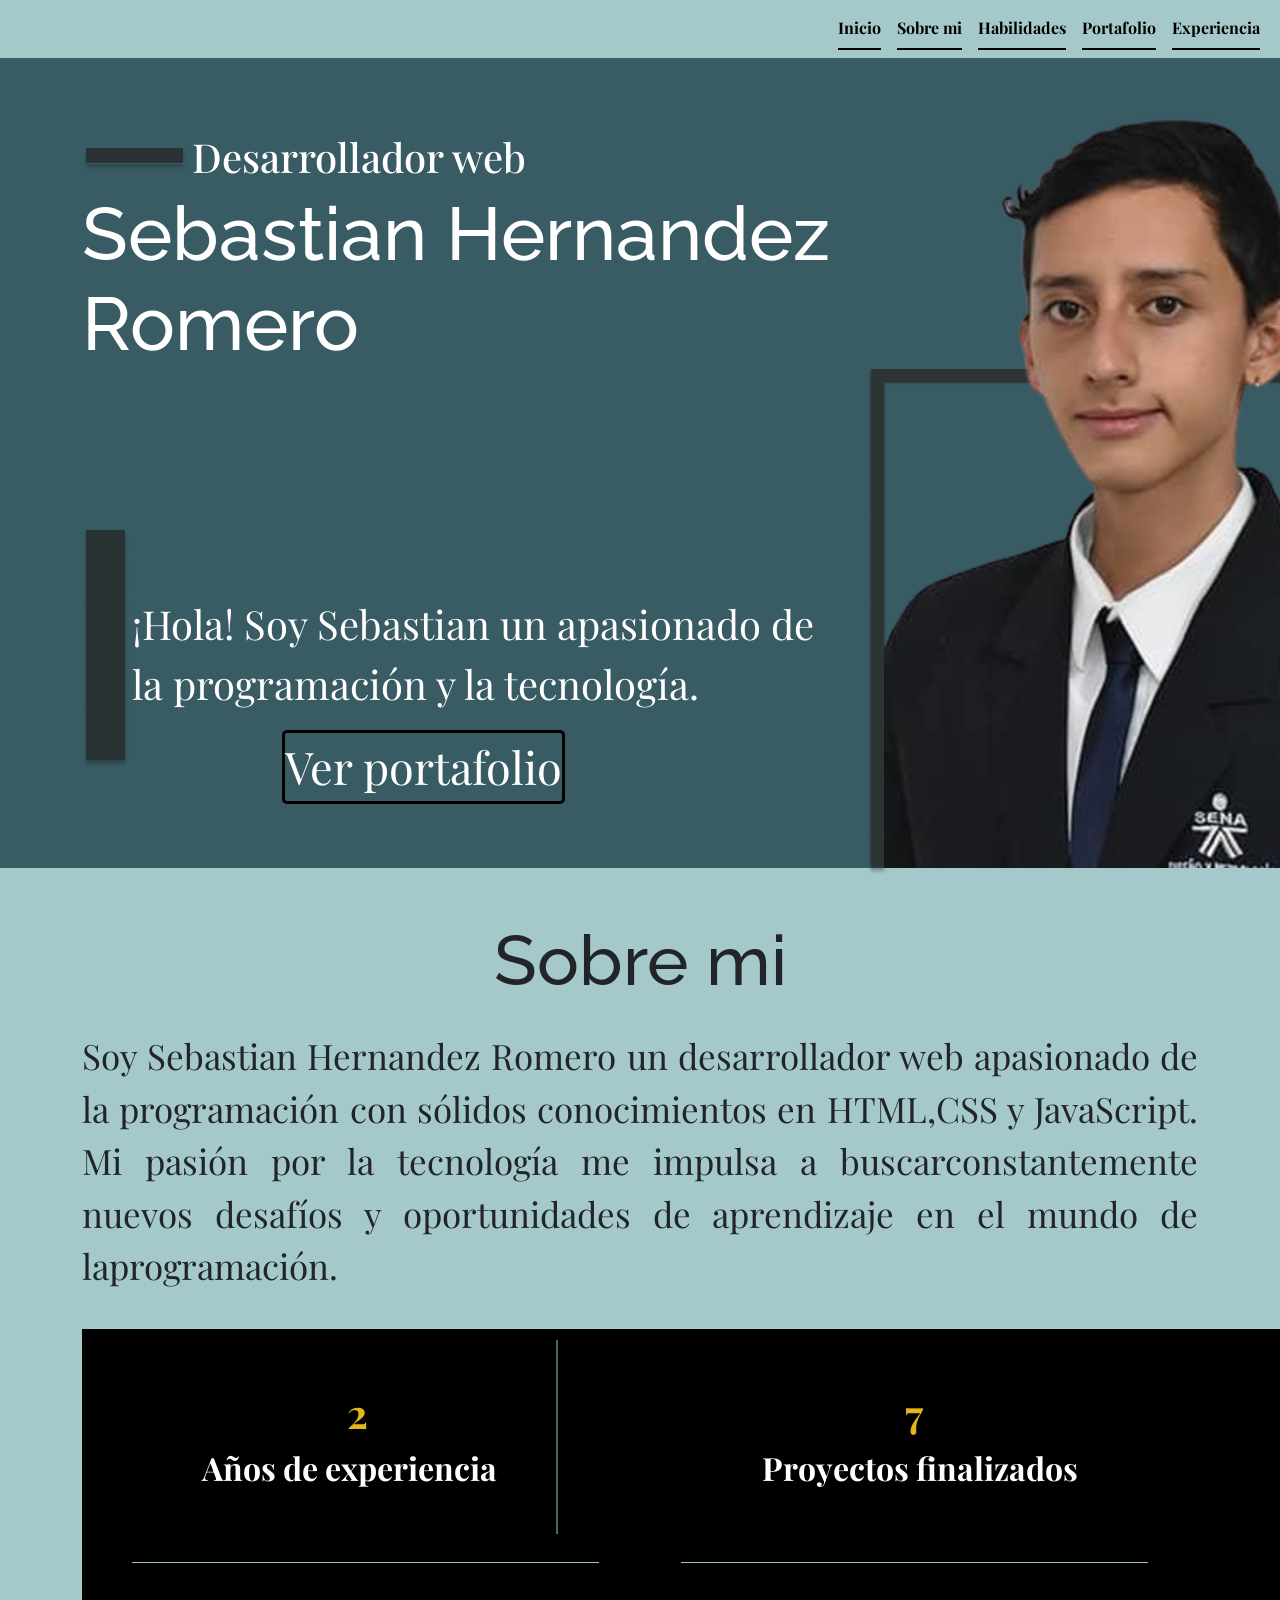
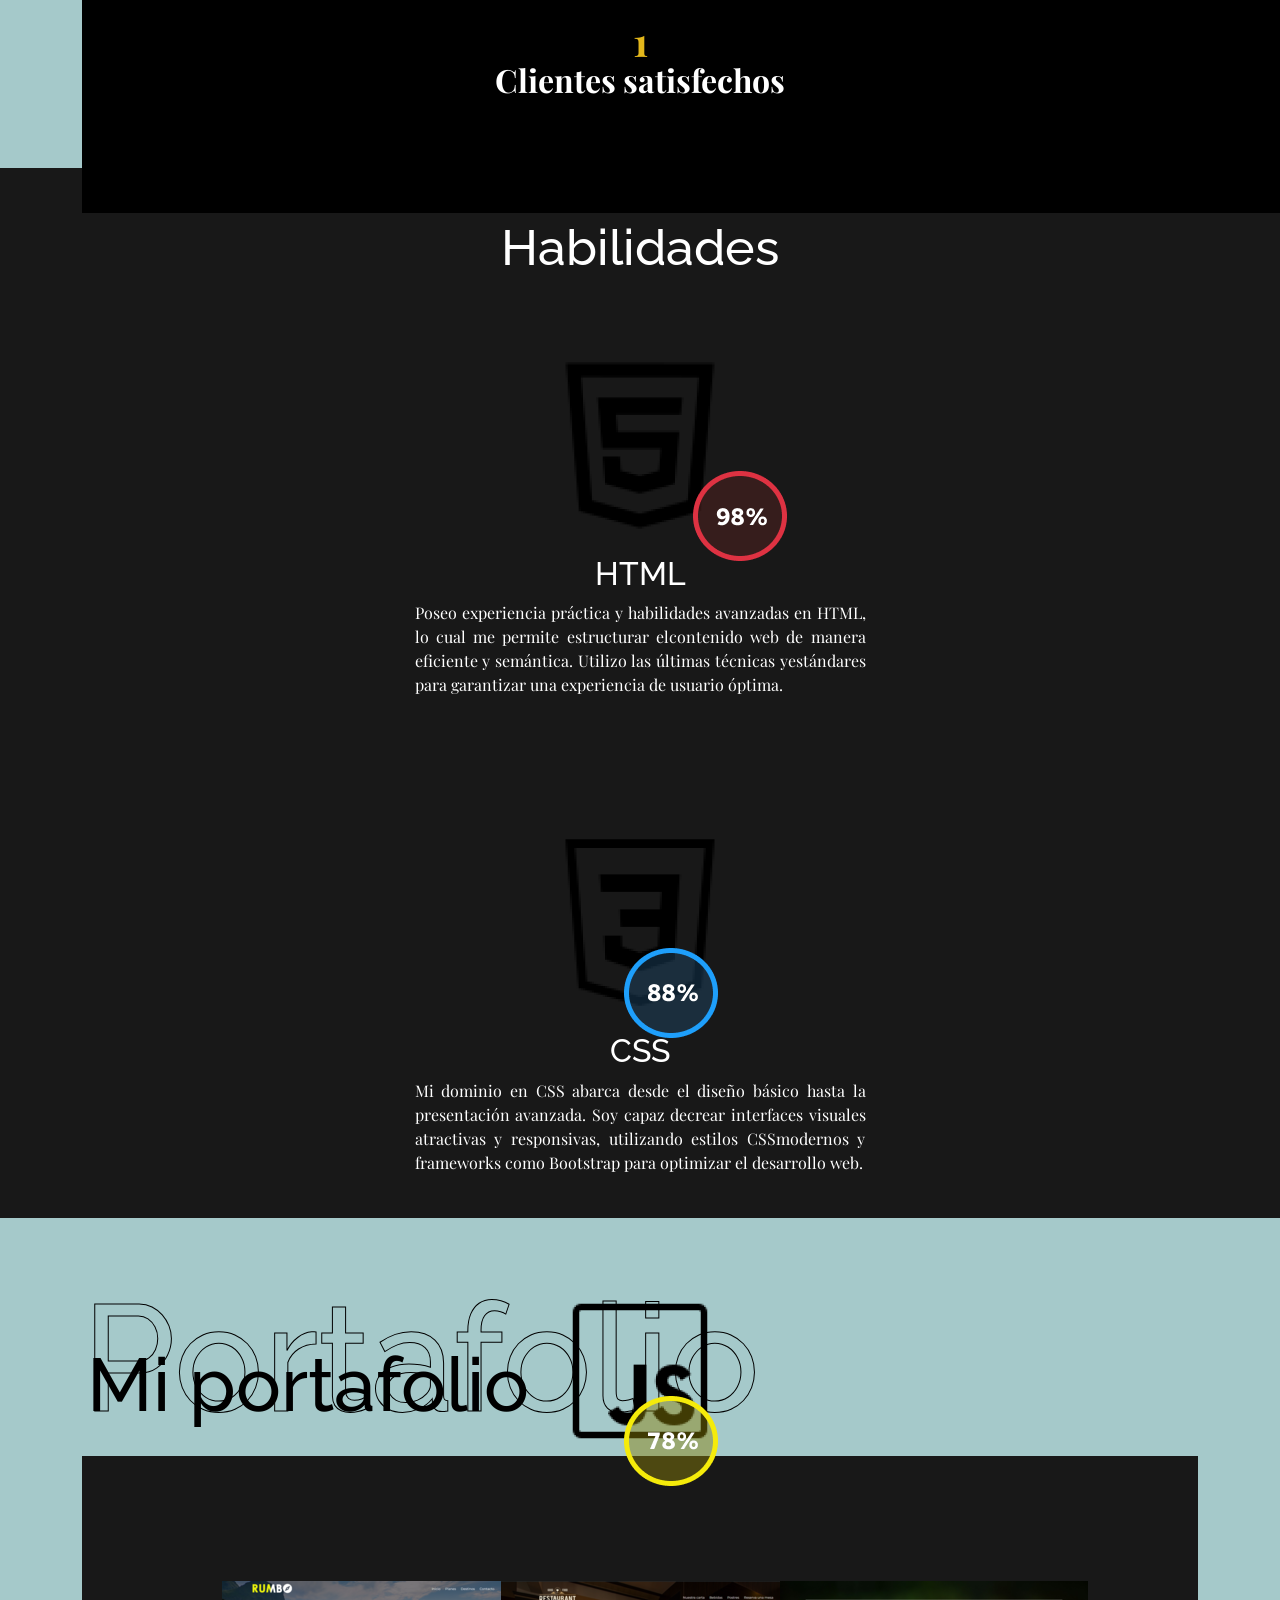
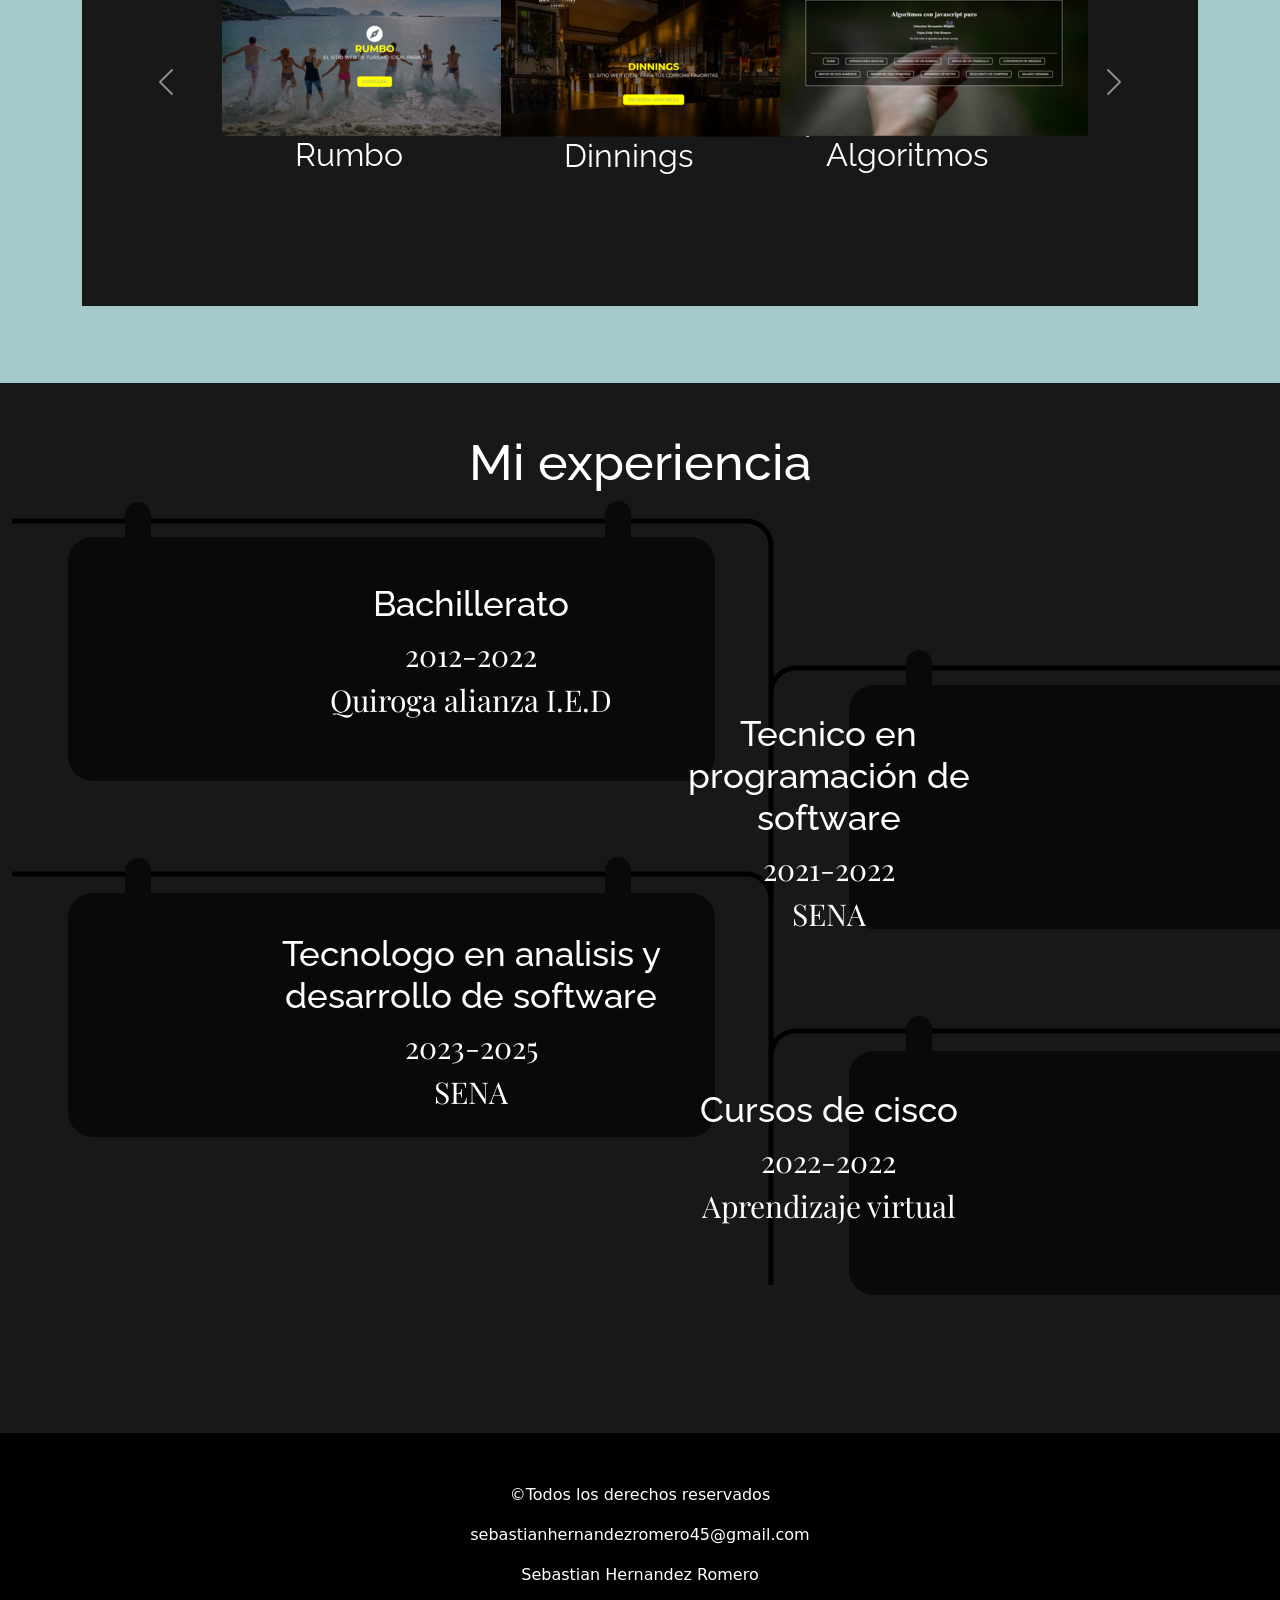
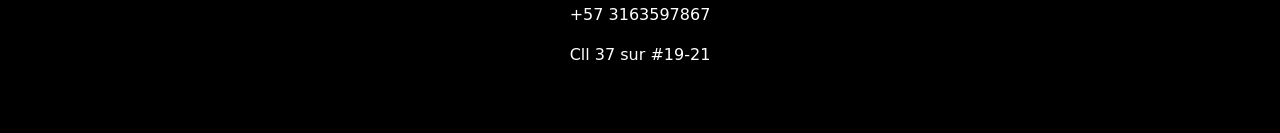
==== index.html @ 19683216 "Commit inicial" ====
<!DOCTYPE html>
<html lang="en">
<head>
    <meta charset="UTF-8">
    <meta name="viewport" content="width=device-width, initial-scale=1.0">
    <title>Document</title>
    <link href="https://cdn.jsdelivr.net/npm/bootstrap@5.3.3/dist/css/bootstrap.min.css" rel="stylesheet" integrity="sha384-QWTKZyjpPEjISv5WaRU9OFeRpok6YctnYmDr5pNlyT2bRjXh0JMhjY6hW+ALEwIH" crossorigin="anonymous">
    <link rel="stylesheet" href="css/styles.css">
</head>
<body>
    <header>
        <nav>
            <ul class="nav nav-underline justify-content-end navbar">
                <li class="nav-item">
                    <a class="nav-link active list" aria-current="page" href="#">Inicio</a>
                  </li>
                <li class="nav-item">
                  <a class="nav-link active list" href="#sobre-mi">Sobre mi</a>
                </li>
                <li class="nav-item">
                  <a class="nav-link active list" href="#habilidades">Habilidades</a>
                </li>
                
                <li class="nav-item">
                  <a class="nav-link active list" href="#portfolio">Portafolio</a>
                </li>
                <li class="nav-item">
                    <a class="nav-link active list" href="#experiencia">Experiencia</a>
                </li>

              </ul>
        </nav>
        <div class="container">
            <div id="hero" >
                <div class="fila">
                    <div class="col-hero">
                        <img src="img/Barra_vertical.png" alt="Barra_vertical" class="img1">
                        <h1>Desarrollador web</h1>
                        <h3>Sebastian Hernandez <br> Romero</h3>
                        <img src="img/Barra_horizontal.png" alt="Barra_horizontal" class="img2">
                        <p>¡Hola! Soy Sebastian un apasionado de <br>la programación y la tecnología.</p>
                        <a href="#portfolio" class="boton">Ver portafolio</a>
                    </div>
                    <div class="col-hero">
                        <img src="img/rectangulo1.png" alt="rectangulo1" class="img3">
                        <img src="img/Sebas.png" alt="Sebastian Hernandez Romero" class="img4">
                    </div>
                </div>

              </div>
        </div>
    </header>
    <body>
        <section id="sobre-mi">
            <div class="container">
                <h3>Sobre mi</h3>
                <p>Soy Sebastian Hernandez Romero un desarrollador web apasionado de la programación con sólidos conocimientos en HTML,CSS y JavaScript. Mi pasión por la tecnología me impulsa a buscarconstantemente nuevos desafíos y oportunidades de aprendizaje en el mundo de laprogramación.</p>
                <div class="cajita">
                    <img src="img/Linea1.png" alt="Linea1" class="Linea1">
                    <h4 class="p1">2</h4>
                    <h2 class="t1">Años de experiencia</h2>
                    <img src="img/Linea2.png" alt="Linea2" class="Linea2">
                    <h4 class="p2">7</h4>
                    <h2 class="t2">Proyectos finalizados</h2>
                    <img src="img/Linea3.png" alt="Linea3" class="Linea3">
                    <h4 class="p3">1</h4>
                    <h2 class="t3">Clientes satisfechos</h2>
                    <img src="img/rectangulo2.png" alt="rectangulo2" class="Cuadro">
                </div>
            </div>
        </section>
        <section id="habilidades">
            <div class="container">
                <h3>Habilidades</h3>
                <div class="fila row justify-content-center">
                    <div class="col-hab col-5">
                        <img src="img/HTML.png" alt="HTML">
                        <img src="img/HTML_cirulo.png" alt="HTML_cirulo" class="c1">
                        <h2>HTML</h2>
                        <p>Poseo experiencia práctica y habilidades avanzadas en HTML, lo cual me permite estructurar elcontenido web de manera eficiente y semántica. Utilizo las últimas técnicas yestándares para garantizar una experiencia de usuario óptima.</p>
                    </div>
                    <div class="col-hab col-5">
                        <img src="img/CSS.png" alt="CSS">
                        <img src="img/CSS_cirulo.png" alt="CSS_cirulo" class="c2">
                        <h2>CSS</h2>
                        <p>Mi dominio en CSS abarca desde el diseño básico hasta la presentación avanzada. Soy capaz decrear interfaces visuales atractivas y responsivas, utilizando estilos CSSmodernos y frameworks como Bootstrap para optimizar el desarrollo web.</p>
                    </div>
                </div>
                <div class="fila row justify-content-center">
                    <div class="col-hab col-5">
                        <img src="img/JS.png" alt="JS">
                        <img src="img/JS_cirulo.png" alt="JS_cirulo" class="c3">
                        <h2>JS</h2>
                        <p>Cuento con sólidos conocimientos en JavaScript, lo que me permite añadir interactividad yfuncionalidad dinámica a las páginas web. Desde la manipulación del DOM hastael desarrollo de aplicaciones web completas, estoy capacitado para crearexperiencias web fluidas y altamente funcionales.</p>
                    </div>
                </div>
            </div>
        </section>
        <section id="portfolio">
            <div class="container">
                <div class="cajita">
                  <h2>Portafolio</h2>
                  <h3 class="titulo">Mi portafolio</h3>
                </div>
                <div class="caja">
                  <div id="carouselPortafiloIndicators" class="carousel slide">
                  <div class="carousel-inner">
                      <div class="carousel-item active">
                          <div class="fila row justify-content-center d-flex w-100">
                              <div class="col-hab col-3">
                                  <a href="https://sebas450.github.io/rumbo/" target="_blank"><img src="img/Rumbo.png" alt="Rumbo"></a>
                                  <a href="https://sebas450.github.io/rumbo/" target="_blank"><h2>Rumbo</h2></a>
                              </div>
                              <div class="col-hab col-3">
                                  <a href="https://sebas450.github.io/dinnings/" target="_blank"><img src="img/dinnings.png" alt="Dinnings"></a>
                                  <a href="https://sebas450.github.io/dinnings/" target="_blank"><h2>Dinnings</h2></a>
                              </div>
                              <div class="col-hab col-3">
                                <a href="https://sebas450.github.io/algoritmos/algoritmo.html" target="_blank"><img src="img/Algoritmos.png" alt="Algoritmos"></a>
                                <a href="https://sebas450.github.io/algoritmos/algoritmo.html" target="_blank"><h2>Algoritmos</h2></a>
                            </div>
                          </div>
                      </div>

                      <div class="carousel-item">
                          <div class="fila row justify-content-center d-flex w-100">
                              <div class="col-hab col-3">
                                  <a href="https://sebas450.github.io/calculadora/" target="_blank"><img src="img/Calculadora.png" alt="Calculadora"></a>
                                  <a href="https://sebas450.github.io/calculadora/" target="_blank"><h2>Calculadora</h2></a>
                              </div>
                              <div class="col-hab col-3">
                                  <a href="https://sebas450.github.io/simuladorInversion/" target="_blank"><img src="img/simulador.png" alt="Simulador"></a>
                                  <a href="https://sebas450.github.io/simuladorInversion/" target="_blank"><h2>Simulador de inversion</h2></a>
                              </div>
                              <div class="col-hab col-3">
                                <a href="https://sebas450.github.io/website_figuras/" target="_blank"><img src="img/Figuras.png" alt="Figuras"></a>
                                <a href="https://sebas450.github.io/website_figuras/" target="_blank"><h2>Figuras</h2></a>
                            </div>                
                          </div>
                      </div>
                      <div class="carousel-item">
                        <div class="fila row justify-content-center d-flex w-100">
                          <div class="col-hab col-3">
                              <a href="https://sebas450.github.io/cinescape/" target="_blank"><h2><img src="img/cinescape.png" alt="Cinescape"></h2></a>
                              <a href="https://sebas450.github.io/cinescape/" target="_blank"><h2>Cinescape</h2></a>
                          </div>            
                          <div class="col-hab col-3">
                            <a href="https://sebas450.github.io/mrPotato/" target="_blank"><img src="img/MRpotato.png" alt="MRpotato"></a>
                            <a href="https://sebas450.github.io/mrPotato/" target="_blank"><h2>MRpotato</h2></a>
                        </div>    
                      </div>  
                      </div>
                    </div>
                    <button class="carousel-control-prev" type="button" data-bs-target="#carouselPortafiloIndicators" data-bs-slide="prev">
                      <span class="carousel-control-prev-icon" aria-hidden="true"></span>
                      <span class="visually-hidden">Previous</span>
                    </button>
                    <button class="carousel-control-next" type="button" data-bs-target="#carouselPortafiloIndicators" data-bs-slide="next">
                      <span class="carousel-control-next-icon" aria-hidden="true"></span>
                      <span class="visually-hidden">Next</span>
                    </button>
                  </div>
                </div>
            </div>


        </section>
        <section id="experiencia">  
          <div class="container-fluid">
            <div class="cajita">
              <h3>Mi experiencia</h3>
              <div class="row">
                  <div class="col-4 col1">
                    <h2>Bachillerato</h2>
                    <p>2012-2022 <br> Quiroga alianza I.E.D</p>
                  </div>
                  <div class="col-4 col2">
                    <h2>Tecnico en programación de software</h2>
                    <p>2021-2022 <br> SENA</p>
                  </div>
                  <div class="col-4 col3">
                    <h2>Tecnologo en analisis y desarrollo de software</h2>
                    <p>2023-2025 <br> SENA</p>
                  </div>
                  <div class="col-4 col4">
                    <h2>Cursos de cisco</h2>
                    <p>2022-2022 <br> Aprendizaje virtual</p>
                  </div>
                </div>
              <img src="img/Experiencia.png" alt="experiencia">
            </div>
          </div>
        </section>
    </body>
    <footer>
        <p>©Todos los derechos reservados</p>
        <p>sebastianhernandezromero45@gmail.com</p>
        <p>Sebastian Hernandez Romero</p>
        <p>+57 3163597867</p>
        <p>Cll 37 sur #19-21</p>
    </footer>
    <script src="https://cdn.jsdelivr.net/npm/bootstrap@5.3.3/dist/js/bootstrap.bundle.min.js" integrity="sha384-YvpcrYf0tY3lHB60NNkmXc5s9fDVZLESaAA55NDzOxhy9GkcIdslK1eN7N6jIeHz" crossorigin="anonymous"></script>
    <script src="js/main.js"></script>
</body>
</html>
---- css/styles.css ----
@import url('https://fonts.googleapis.com/css2?family=Playfair+Display:ital,wght@0,400..900;1,400..900&family=Raleway:ital,wght@0,100..900;1,100..900&display=swap');   
*{
    margin: 0;
    padding: 0;
    box-sizing: border-box;
}

header .navbar {
    background: #A5C9CA;
    color: #fff;
    padding-right: 20px;
    font-weight: bold;
}

.list{
    font-family: "Playfair Display", serif;
    background: #A5C9CA;
    color: #fff;
}
header{
    background: #395B64;
}
#hero{
    position: relative;
    color: #fff;
    padding-top: 75px;
    height: 90vh;
}
.col-hero .boton{
    font-family: "Playfair Display", serif;
    position: absolute;
    left: 200px;
    color: #fff;
    border: 3px solid #000;
    border-radius: 5px;
    font-size: 45px;
    text-decoration: none;
    transition: .5s;
    cursor: pointer;
}
.col-hero .boton:hover{
    transform: scale(0.9);
}
#hero .img1{
    position: absolute;
    top: 90px;
}
#hero h1{
    font-family: "Playfair Display", serif;
    margin-left: 110px ; 
}
#hero h3{
    font-family: 'Raleway', serif;
    font-size: 75px;
}
#hero p{
    font-family: "Playfair Display", serif;
    margin-top: 225px;
    margin-left: 50px ;
    font-size: 40px;
}
#hero .fila{
    display: flex;
}
#hero .col-hero{
    margin-right: 100px;
}
#hero .img2{
    position: absolute;
    bottom: 100px;
}
#hero .img3{
    position: absolute;
    bottom: -7px;
    z-index: 1;
    right: -300px;
}
#hero .img4{
    position: absolute;
    bottom: 0;
    right: -286px;
    z-index: 2;
}

/* Seccion sobre mi */
#sobre-mi{
    padding-top: 50px;
    background: #A5C9CA;
    height: 100vh;
    display: block;
    text-align: center;
}
#sobre-mi h3{
    padding-bottom: 20px;
    font-family: 'Raleway', serif;
    font-size: 70px;
}
#sobre-mi p{
    padding-bottom: 20px;
    font-family: "Playfair Display", serif;
    font-size: 35px;
    text-align: justify;
}
#sobre-mi .cajita{
    position: relative;
}
#sobre-mi .Cuadro{
    z-index: 1;
}
#sobre-mi .Linea1{
    position: absolute;
    bottom: 250px;
    left: 50px;
    z-index: 3;
}
#sobre-mi .Linea2{
    position: absolute;
    bottom: 250px;
    right: 50px;
    z-index: 3;
}

#sobre-mi .Linea3{
    position: absolute;
    top: 10px;
    right: 640px;
    z-index: 3;
}
#sobre-mi h2{
    font-family: "Playfair Display", serif;
    color: #fff;
    font-weight: bold;
}
#sobre-mi h4{
    font-family: "Playfair Display", serif;
    color: #E3B71B;
    font-weight: bold;
}
#sobre-mi .t1{
    position: absolute;
    top: 120px;
    left: 120px;
    z-index: 3;
}
#sobre-mi .t2{
    position: absolute;
    top: 120px;
    right: 120px;
    z-index: 3;
}
#sobre-mi .t3{
    position: absolute;
    bottom: 105px;
    right: 0;
    left: 0;
    z-index: 3;
}
#sobre-mi .p1{
    font-size: 40px;
    position: absolute;
    top: 60px;
    left: 265px;
    z-index: 3;
}
#sobre-mi .p2{
    font-size: 40px;
    position: absolute;
    top: 60px;
    right: 275px;
    z-index: 3;
}
#sobre-mi .p3{
    font-size: 40px;
    position: absolute;
    bottom: 140px;
    right: 0;
    left: 0;
    z-index: 3;
}
/* Seccion de habilidades */
#habilidades{
    padding-top: 50px;
    padding-bottom: 1000px;
    background: #181818;
    height: 100vh;
    display: block;
    text-align: center;
    align-items: center;
}
#habilidades h3{
    font-family: 'Raleway', serif;
    color: #fff;
    text-align: center;
    font-size: 50px;
}
#habilidades h2{
    font-family: 'Raleway', serif;
    color: #fff;
}
#habilidades p{
    font-family: "Playfair Display", serif;
    color: #fff;
    text-align: justify;
}
#habilidades .fila{
    display: flex;
}
#habilidades .col-hab{
    position: relative;
    margin: 50px;
}
#habilidades .col-hab .c1{
    position: absolute;
    top: 135px;
    left: 290px;
    z-index: 2;
}
#habilidades .col-hab .c2{
    position: absolute;
    top: 135px;
    right: 160px;
    z-index: 2;
}
#habilidades .col-hab .c3{
    position: absolute;
    top: 105px;
    right: 160px;
    z-index: 2;
}
/* Estilos de la seccion de portafoloo */
#portfolio{
    padding-top: 50px;
    background: #A5C9CA;
    height: 85vh;
    display: block;
    text-align: center;
}
#portfolio .cajita{
    position: relative;
}
#portfolio .cajita h2{
    text-align: justify;
    font-family: 'Raleway', serif;
    font-size: 150px;
    color: transparent; 
    -webkit-text-stroke: 1px #000;
    text-shadow: 1px #000;
}
#portfolio .cajita h3{
    text-align: justify;
    font-family: 'Raleway', serif;
    font-size: 75px;
    color: #000; 
}
#portfolio .cajita .titulo{
    position: absolute;
    top: 72px;
    left: 5px;
}
#portfolio .caja{
    position: relative;
    background: #181818;
    height: 450px;
    padding-top: 125px;
}
#portfolio .caja a{
    text-decoration: none;
}
#portfolio .caja h2{
    font-family: 'Raleway', serif;
    font-weight: normal;
    color: #fff;
}
/* Estilos de mi experiencia */
#experiencia{
    padding-top: 50px;
    padding-bottom: 1000px;
    background: #181818;
    height: 100vh;
    display: block;
    text-align: center;
    align-items: center; 
}
#experiencia h3{
    font-family: 'Raleway', serif;
    font-size: 50px;
    color: #fff; 
}
#experiencia h2{
    font-family: 'Raleway', serif;
    font-size: 35px;
    color: #fff; 
}
#experiencia p{
    font-family: "Playfair Display", serif;
    font-size: 30px;
    color: #fff; 
}
#experiencia .cajita{
    position: relative;
}
#experiencia .cajita .col1{
    position: absolute;
    top: 150px;
    left: 250px;
}
#experiencia .cajita .col2{
    position: absolute;
    top: 280px;
    right: 230px;
}
#experiencia .cajita .col3{
    position: absolute;
    top: 500px;
    left: 250px;
}
#experiencia .cajita .col4  {
    position: absolute;
    bottom: 50px;
    right: 230px;
}
/* Estilos de footer */
footer {
    background: #000;
    text-align: center;
    padding: 50px 0;
    color: #fff;
}
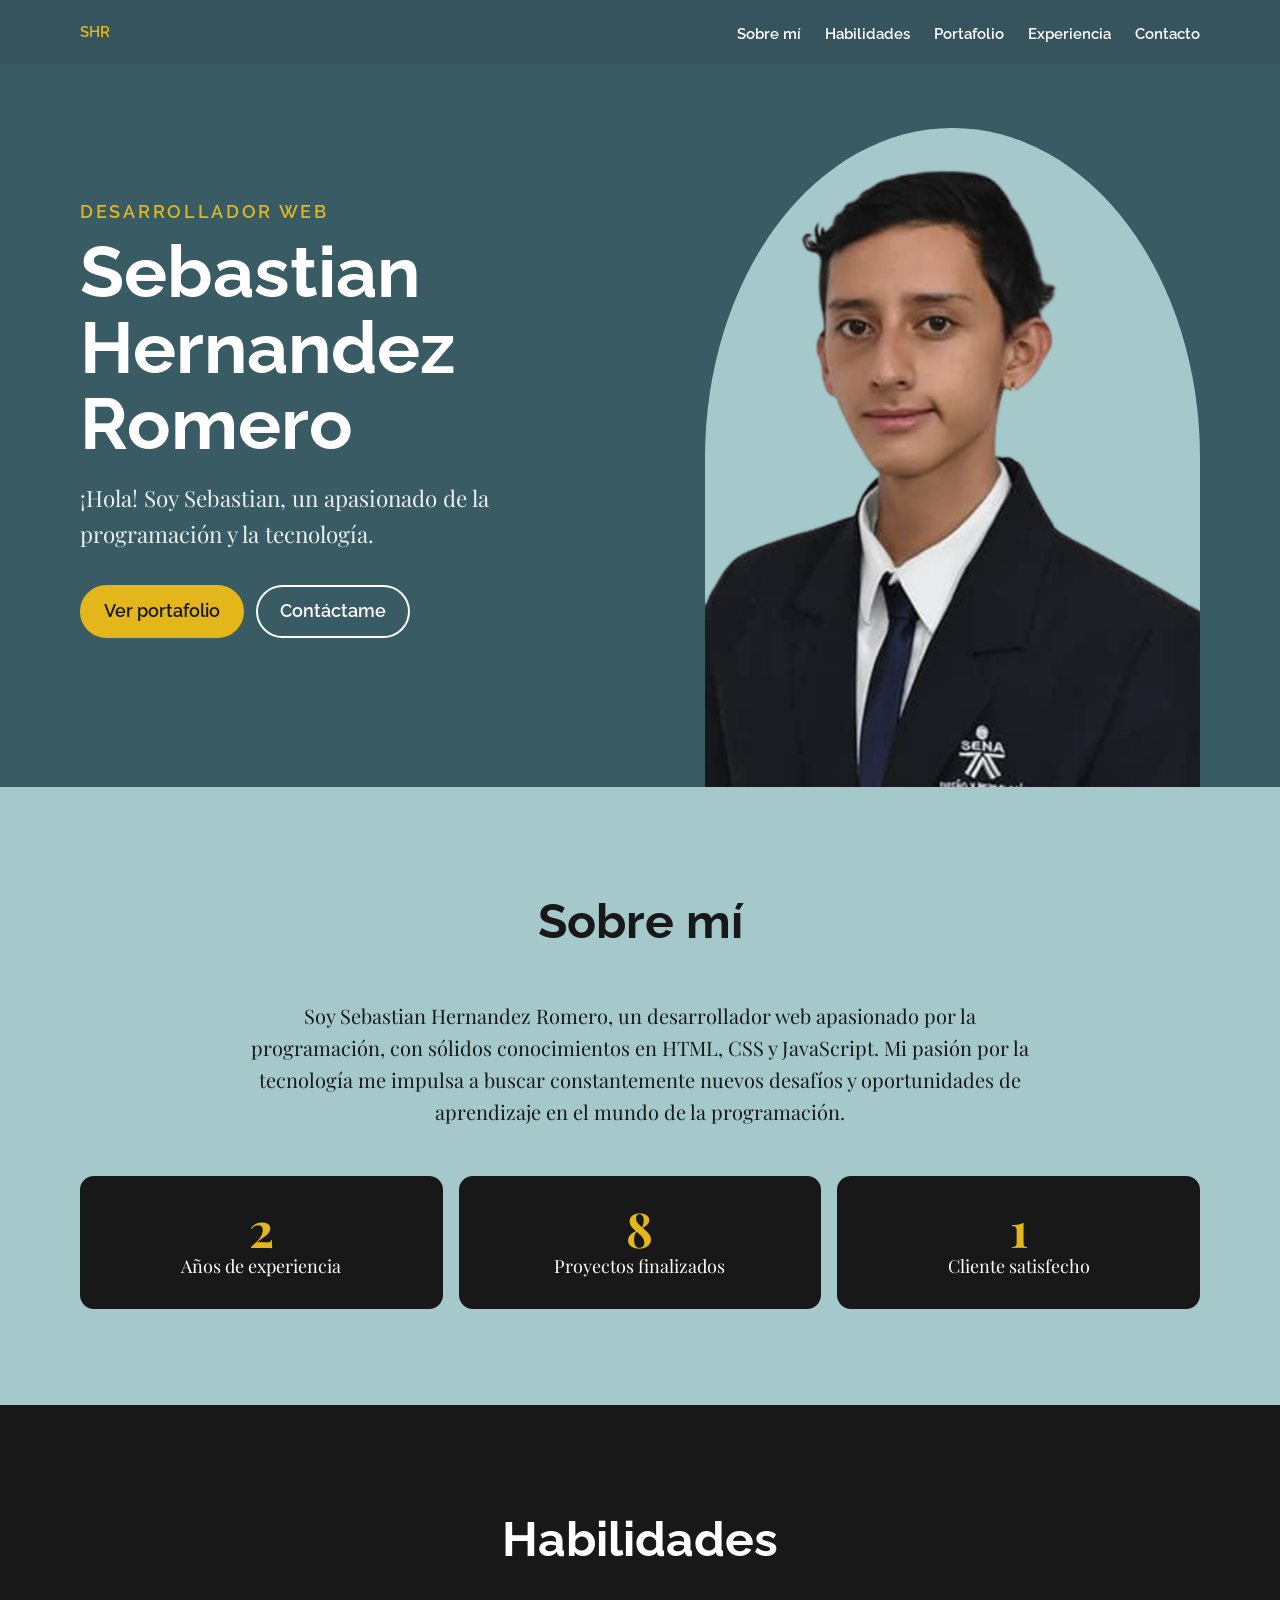
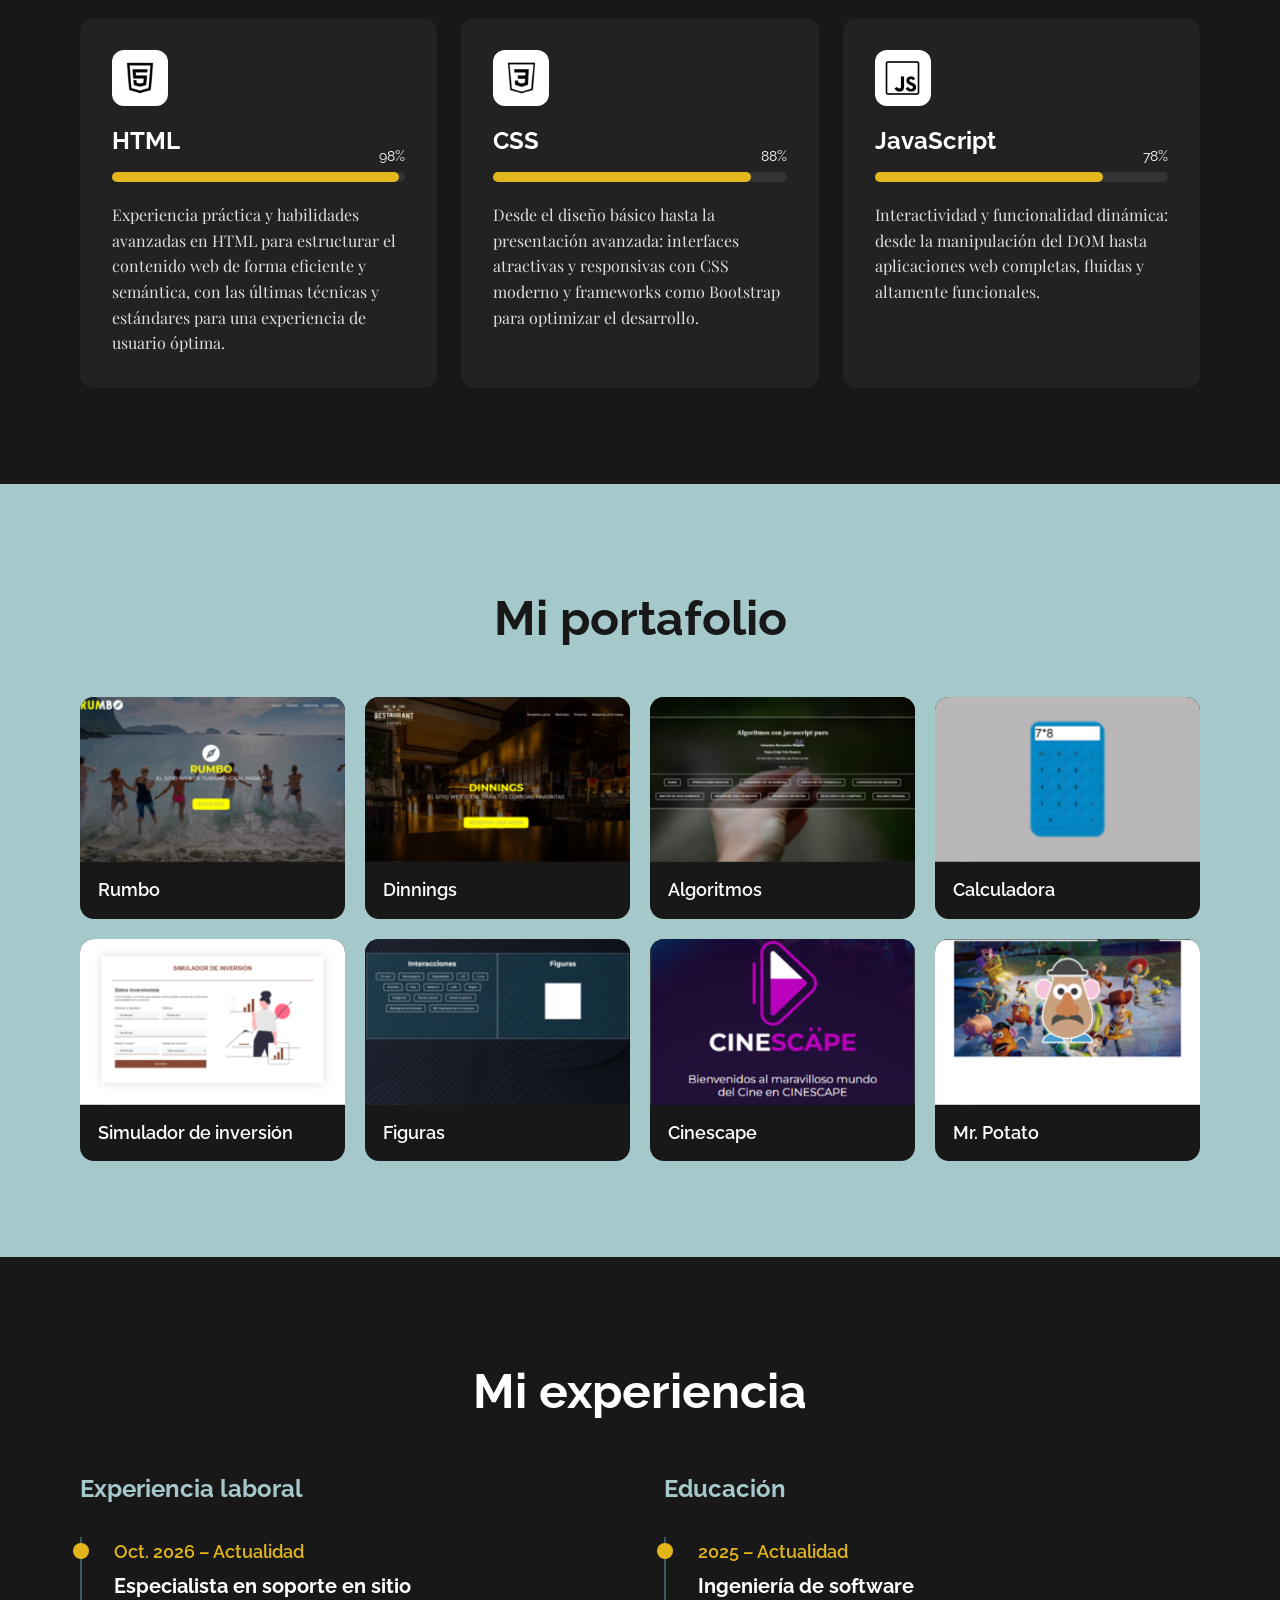
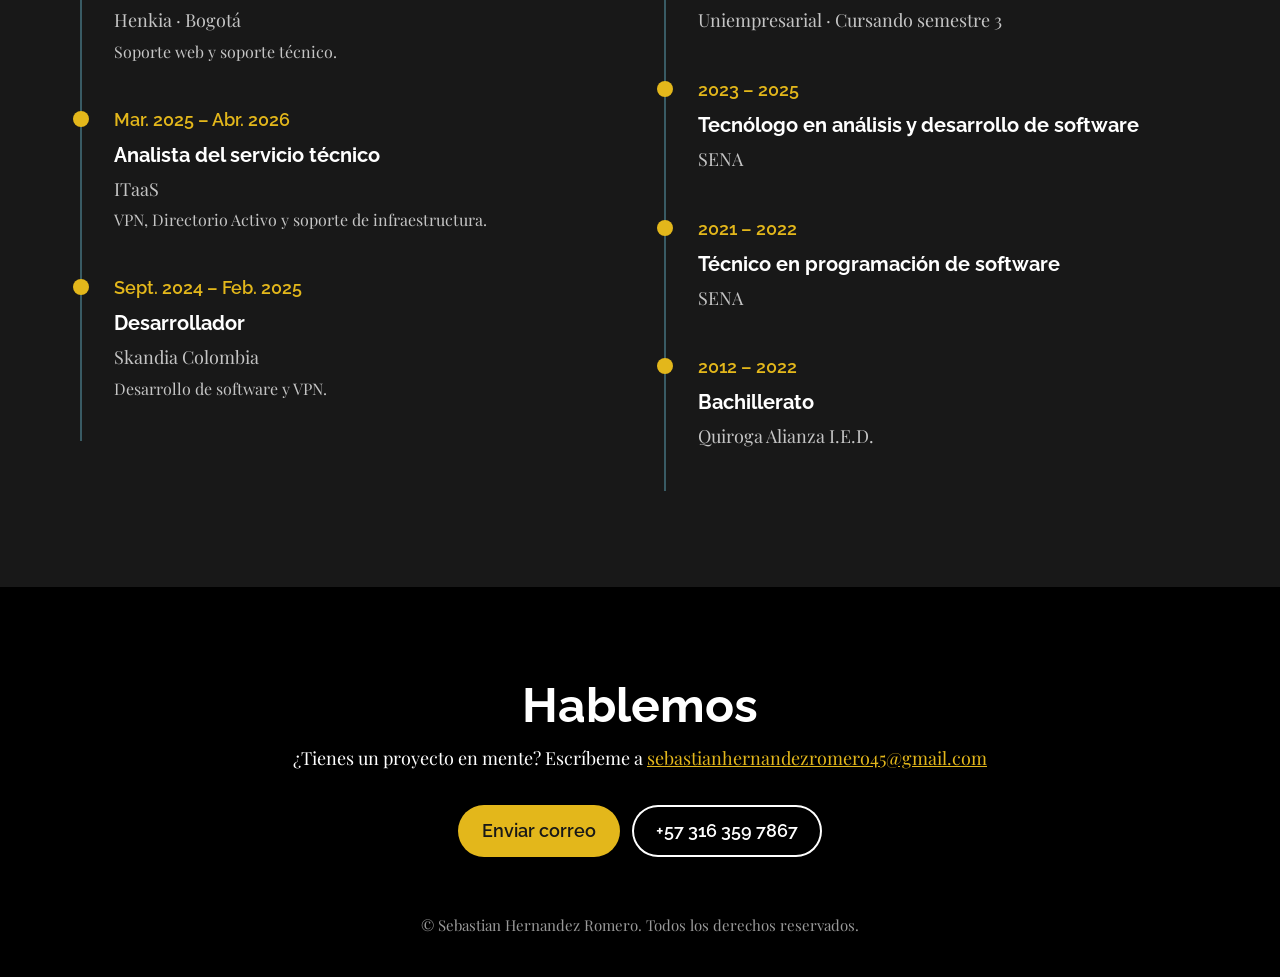
==== commit 1f8afc6f: "Rediseño responsive del portafolio - Layout con CSS grid en lugar de posiciones absolutas; funciona " ====
--- a/index.html
+++ b/index.html
@@ -1,205 +1,156 @@
-<!DOCTYPE html>
-<html lang="en">
-<head>
-    <meta charset="UTF-8">
-    <meta name="viewport" content="width=device-width, initial-scale=1.0">
-    <title>Document</title>
-    <link href="https://cdn.jsdelivr.net/npm/bootstrap@5.3.3/dist/css/bootstrap.min.css" rel="stylesheet" integrity="sha384-QWTKZyjpPEjISv5WaRU9OFeRpok6YctnYmDr5pNlyT2bRjXh0JMhjY6hW+ALEwIH" crossorigin="anonymous">
-    <link rel="stylesheet" href="css/styles.css">
-</head>
-<body>
-    <header>
-        <nav>
-            <ul class="nav nav-underline justify-content-end navbar">
-                <li class="nav-item">
-                    <a class="nav-link active list" aria-current="page" href="#">Inicio</a>
-                  </li>
-                <li class="nav-item">
-                  <a class="nav-link active list" href="#sobre-mi">Sobre mi</a>
-                </li>
-                <li class="nav-item">
-                  <a class="nav-link active list" href="#habilidades">Habilidades</a>
-                </li>
-                
-                <li class="nav-item">
-                  <a class="nav-link active list" href="#portfolio">Portafolio</a>
-                </li>
-                <li class="nav-item">
-                    <a class="nav-link active list" href="#experiencia">Experiencia</a>
-                </li>
-
-              </ul>
-        </nav>
-        <div class="container">
-            <div id="hero" >
-                <div class="fila">
-                    <div class="col-hero">
-                        <img src="img/Barra_vertical.png" alt="Barra_vertical" class="img1">
-                        <h1>Desarrollador web</h1>
-                        <h3>Sebastian Hernandez <br> Romero</h3>
-                        <img src="img/Barra_horizontal.png" alt="Barra_horizontal" class="img2">
-                        <p>¡Hola! Soy Sebastian un apasionado de <br>la programación y la tecnología.</p>
-                        <a href="#portfolio" class="boton">Ver portafolio</a>
-                    </div>
-                    <div class="col-hero">
-                        <img src="img/rectangulo1.png" alt="rectangulo1" class="img3">
-                        <img src="img/Sebas.png" alt="Sebastian Hernandez Romero" class="img4">
-                    </div>
-                </div>
-
-              </div>
-        </div>
-    </header>
-    <body>
-        <section id="sobre-mi">
-            <div class="container">
-                <h3>Sobre mi</h3>
-                <p>Soy Sebastian Hernandez Romero un desarrollador web apasionado de la programación con sólidos conocimientos en HTML,CSS y JavaScript. Mi pasión por la tecnología me impulsa a buscarconstantemente nuevos desafíos y oportunidades de aprendizaje en el mundo de laprogramación.</p>
-                <div class="cajita">
-                    <img src="img/Linea1.png" alt="Linea1" class="Linea1">
-                    <h4 class="p1">2</h4>
-                    <h2 class="t1">Años de experiencia</h2>
-                    <img src="img/Linea2.png" alt="Linea2" class="Linea2">
-                    <h4 class="p2">7</h4>
-                    <h2 class="t2">Proyectos finalizados</h2>
-                    <img src="img/Linea3.png" alt="Linea3" class="Linea3">
-                    <h4 class="p3">1</h4>
-                    <h2 class="t3">Clientes satisfechos</h2>
-                    <img src="img/rectangulo2.png" alt="rectangulo2" class="Cuadro">
-                </div>
-            </div>
-        </section>
-        <section id="habilidades">
-            <div class="container">
-                <h3>Habilidades</h3>
-                <div class="fila row justify-content-center">
-                    <div class="col-hab col-5">
-                        <img src="img/HTML.png" alt="HTML">
-                        <img src="img/HTML_cirulo.png" alt="HTML_cirulo" class="c1">
-                        <h2>HTML</h2>
-                        <p>Poseo experiencia práctica y habilidades avanzadas en HTML, lo cual me permite estructurar elcontenido web de manera eficiente y semántica. Utilizo las últimas técnicas yestándares para garantizar una experiencia de usuario óptima.</p>
-                    </div>
-                    <div class="col-hab col-5">
-                        <img src="img/CSS.png" alt="CSS">
-                        <img src="img/CSS_cirulo.png" alt="CSS_cirulo" class="c2">
-                        <h2>CSS</h2>
-                        <p>Mi dominio en CSS abarca desde el diseño básico hasta la presentación avanzada. Soy capaz decrear interfaces visuales atractivas y responsivas, utilizando estilos CSSmodernos y frameworks como Bootstrap para optimizar el desarrollo web.</p>
-                    </div>
-                </div>
-                <div class="fila row justify-content-center">
-                    <div class="col-hab col-5">
-                        <img src="img/JS.png" alt="JS">
-                        <img src="img/JS_cirulo.png" alt="JS_cirulo" class="c3">
-                        <h2>JS</h2>
-                        <p>Cuento con sólidos conocimientos en JavaScript, lo que me permite añadir interactividad yfuncionalidad dinámica a las páginas web. Desde la manipulación del DOM hastael desarrollo de aplicaciones web completas, estoy capacitado para crearexperiencias web fluidas y altamente funcionales.</p>
-                    </div>
-                </div>
-            </div>
-        </section>
-        <section id="portfolio">
-            <div class="container">
-                <div class="cajita">
-                  <h2>Portafolio</h2>
-                  <h3 class="titulo">Mi portafolio</h3>
-                </div>
-                <div class="caja">
-                  <div id="carouselPortafiloIndicators" class="carousel slide">
-                  <div class="carousel-inner">
-                      <div class="carousel-item active">
-                          <div class="fila row justify-content-center d-flex w-100">
-                              <div class="col-hab col-3">
-                                  <a href="https://sebas450.github.io/rumbo/" target="_blank"><img src="img/Rumbo.png" alt="Rumbo"></a>
-                                  <a href="https://sebas450.github.io/rumbo/" target="_blank"><h2>Rumbo</h2></a>
-                              </div>
-                              <div class="col-hab col-3">
-                                  <a href="https://sebas450.github.io/dinnings/" target="_blank"><img src="img/dinnings.png" alt="Dinnings"></a>
-                                  <a href="https://sebas450.github.io/dinnings/" target="_blank"><h2>Dinnings</h2></a>
-                              </div>
-                              <div class="col-hab col-3">
-                                <a href="https://sebas450.github.io/algoritmos/algoritmo.html" target="_blank"><img src="img/Algoritmos.png" alt="Algoritmos"></a>
-                                <a href="https://sebas450.github.io/algoritmos/algoritmo.html" target="_blank"><h2>Algoritmos</h2></a>
-                            </div>
-                          </div>
-                      </div>
-
-                      <div class="carousel-item">
-                          <div class="fila row justify-content-center d-flex w-100">
-                              <div class="col-hab col-3">
-                                  <a href="https://sebas450.github.io/calculadora/" target="_blank"><img src="img/Calculadora.png" alt="Calculadora"></a>
-                                  <a href="https://sebas450.github.io/calculadora/" target="_blank"><h2>Calculadora</h2></a>
-                              </div>
-                              <div class="col-hab col-3">
-                                  <a href="https://sebas450.github.io/simuladorInversion/" target="_blank"><img src="img/simulador.png" alt="Simulador"></a>
-                                  <a href="https://sebas450.github.io/simuladorInversion/" target="_blank"><h2>Simulador de inversion</h2></a>
-                              </div>
-                              <div class="col-hab col-3">
-                                <a href="https://sebas450.github.io/website_figuras/" target="_blank"><img src="img/Figuras.png" alt="Figuras"></a>
-                                <a href="https://sebas450.github.io/website_figuras/" target="_blank"><h2>Figuras</h2></a>
-                            </div>                
-                          </div>
-                      </div>
-                      <div class="carousel-item">
-                        <div class="fila row justify-content-center d-flex w-100">
-                          <div class="col-hab col-3">
-                              <a href="https://sebas450.github.io/cinescape/" target="_blank"><h2><img src="img/cinescape.png" alt="Cinescape"></h2></a>
-                              <a href="https://sebas450.github.io/cinescape/" target="_blank"><h2>Cinescape</h2></a>
-                          </div>            
-                          <div class="col-hab col-3">
-                            <a href="https://sebas450.github.io/mrPotato/" target="_blank"><img src="img/MRpotato.png" alt="MRpotato"></a>
-                            <a href="https://sebas450.github.io/mrPotato/" target="_blank"><h2>MRpotato</h2></a>
-                        </div>    
-                      </div>  
-                      </div>
-                    </div>
-                    <button class="carousel-control-prev" type="button" data-bs-target="#carouselPortafiloIndicators" data-bs-slide="prev">
-                      <span class="carousel-control-prev-icon" aria-hidden="true"></span>
-                      <span class="visually-hidden">Previous</span>
-                    </button>
-                    <button class="carousel-control-next" type="button" data-bs-target="#carouselPortafiloIndicators" data-bs-slide="next">
-                      <span class="carousel-control-next-icon" aria-hidden="true"></span>
-                      <span class="visually-hidden">Next</span>
-                    </button>
-                  </div>
-                </div>
-            </div>
-
-
-        </section>
-        <section id="experiencia">  
-          <div class="container-fluid">
-            <div class="cajita">
-              <h3>Mi experiencia</h3>
-              <div class="row">
-                  <div class="col-4 col1">
-                    <h2>Bachillerato</h2>
-                    <p>2012-2022 <br> Quiroga alianza I.E.D</p>
-                  </div>
-                  <div class="col-4 col2">
-                    <h2>Tecnico en programación de software</h2>
-                    <p>2021-2022 <br> SENA</p>
-                  </div>
-                  <div class="col-4 col3">
-                    <h2>Tecnologo en analisis y desarrollo de software</h2>
-                    <p>2023-2025 <br> SENA</p>
-                  </div>
-                  <div class="col-4 col4">
-                    <h2>Cursos de cisco</h2>
-                    <p>2022-2022 <br> Aprendizaje virtual</p>
-                  </div>
-                </div>
-              <img src="img/Experiencia.png" alt="experiencia">
-            </div>
-          </div>
-        </section>
-    </body>
-    <footer>
-        <p>©Todos los derechos reservados</p>
-        <p>sebastianhernandezromero45@gmail.com</p>
-        <p>Sebastian Hernandez Romero</p>
-        <p>+57 3163597867</p>
-        <p>Cll 37 sur #19-21</p>
-    </footer>
-    <script src="https://cdn.jsdelivr.net/npm/bootstrap@5.3.3/dist/js/bootstrap.bundle.min.js" integrity="sha384-YvpcrYf0tY3lHB60NNkmXc5s9fDVZLESaAA55NDzOxhy9GkcIdslK1eN7N6jIeHz" crossorigin="anonymous"></script>
-    <script src="js/main.js"></script>
-</body>
-</html>+<!DOCTYPE html>
+<html lang="es">
+<head>
+    <meta charset="UTF-8">
+    <meta name="viewport" content="width=device-width, initial-scale=1.0">
+    <title>Sebastian Hernandez Romero | Desarrollador web</title>
+    <meta name="description" content="Portafolio de Sebastian Hernandez Romero, desarrollador web con HTML, CSS y JavaScript.">
+    <link rel="preconnect" href="https://fonts.googleapis.com">
+    <link rel="preconnect" href="https://fonts.gstatic.com" crossorigin>
+    <link href="https://fonts.googleapis.com/css2?family=Playfair+Display:wght@400;700&family=Raleway:wght@400;600;800&display=swap" rel="stylesheet">
+    <link rel="stylesheet" href="css/styles.css">
+</head>
+<body>
+    <header class="nav">
+        <div class="container nav-inner">
+            <a href="#inicio" class="logo">SHR</a>
+            <nav>
+                <ul>
+                    <li><a href="#sobre-mi">Sobre mí</a></li>
+                    <li><a href="#habilidades">Habilidades</a></li>
+                    <li><a href="#portafolio">Portafolio</a></li>
+                    <li><a href="#experiencia">Experiencia</a></li>
+                    <li><a href="#contacto">Contacto</a></li>
+                </ul>
+            </nav>
+        </div>
+    </header>
+
+    <main>
+        <section id="inicio" class="hero">
+            <div class="container hero-grid">
+                <div>
+                    <p class="eyebrow">Desarrollador web</p>
+                    <h1>Sebastian Hernandez Romero</h1>
+                    <p class="lead">¡Hola! Soy Sebastian, un apasionado de la programación y la tecnología.</p>
+                    <div class="actions">
+                        <a href="#portafolio" class="btn">Ver portafolio</a>
+                        <a href="#contacto" class="btn btn-ghost">Contáctame</a>
+                    </div>
+                </div>
+                <div class="photo">
+                    <img src="img/Sebas.png" alt="Foto de Sebastian Hernandez Romero" width="600" height="800">
+                </div>
+            </div>
+        </section>
+
+        <section id="sobre-mi" class="section light">
+            <div class="container">
+                <h2>Sobre mí</h2>
+                <p class="intro">Soy Sebastian Hernandez Romero, un desarrollador web apasionado por la programación, con sólidos conocimientos en HTML, CSS y JavaScript. Mi pasión por la tecnología me impulsa a buscar constantemente nuevos desafíos y oportunidades de aprendizaje en el mundo de la programación.</p>
+                <ul class="stats">
+                    <li><strong>2</strong><span>Años de experiencia</span></li>
+                    <li><strong>8</strong><span>Proyectos finalizados</span></li>
+                    <li><strong>1</strong><span>Cliente satisfecho</span></li>
+                </ul>
+            </div>
+        </section>
+
+        <section id="habilidades" class="section dark">
+            <div class="container">
+                <h2>Habilidades</h2>
+                <div class="skills">
+                    <article class="card skill">
+                        <img src="img/HTML.png" alt="" width="64" height="64">
+                        <h3>HTML</h3>
+                        <div class="bar" style="--p:98%" role="img" aria-label="Nivel 98%"><span>98%</span></div>
+                        <p>Experiencia práctica y habilidades avanzadas en HTML para estructurar el contenido web de forma eficiente y semántica, con las últimas técnicas y estándares para una experiencia de usuario óptima.</p>
+                    </article>
+                    <article class="card skill">
+                        <img src="img/CSS.png" alt="" width="64" height="64">
+                        <h3>CSS</h3>
+                        <div class="bar" style="--p:88%" role="img" aria-label="Nivel 88%"><span>88%</span></div>
+                        <p>Desde el diseño básico hasta la presentación avanzada: interfaces atractivas y responsivas con CSS moderno y frameworks como Bootstrap para optimizar el desarrollo.</p>
+                    </article>
+                    <article class="card skill">
+                        <img src="img/JS.png" alt="" width="64" height="64">
+                        <h3>JavaScript</h3>
+                        <div class="bar" style="--p:78%" role="img" aria-label="Nivel 78%"><span>78%</span></div>
+                        <p>Interactividad y funcionalidad dinámica: desde la manipulación del DOM hasta aplicaciones web completas, fluidas y altamente funcionales.</p>
+                    </article>
+                </div>
+            </div>
+        </section>
+
+        <section id="portafolio" class="section light">
+            <div class="container">
+                <h2>Mi portafolio</h2>
+                <div class="projects">
+                    <a class="project" href="https://sebas450.github.io/rumbo/" target="_blank" rel="noopener">
+                        <img src="img/Rumbo.png" alt="" loading="lazy"><span>Rumbo</span>
+                    </a>
+                    <a class="project" href="https://sebas450.github.io/dinnings/" target="_blank" rel="noopener">
+                        <img src="img/dinnings.png" alt="" loading="lazy"><span>Dinnings</span>
+                    </a>
+                    <a class="project" href="https://sebas450.github.io/algoritmos/algoritmo.html" target="_blank" rel="noopener">
+                        <img src="img/Algoritmos.png" alt="" loading="lazy"><span>Algoritmos</span>
+                    </a>
+                    <a class="project" href="https://sebas450.github.io/calculadora/" target="_blank" rel="noopener">
+                        <img src="img/Calculadora.png" alt="" loading="lazy"><span>Calculadora</span>
+                    </a>
+                    <a class="project" href="https://sebas450.github.io/simuladorInversion/" target="_blank" rel="noopener">
+                        <img src="img/simulador.png" alt="" loading="lazy"><span>Simulador de inversión</span>
+                    </a>
+                    <a class="project" href="https://sebas450.github.io/website_figuras/" target="_blank" rel="noopener">
+                        <img src="img/Figuras.png" alt="" loading="lazy"><span>Figuras</span>
+                    </a>
+                    <a class="project" href="https://sebas450.github.io/cinescape/" target="_blank" rel="noopener">
+                        <img src="img/cinescape.png" alt="" loading="lazy"><span>Cinescape</span>
+                    </a>
+                    <a class="project" href="https://sebas450.github.io/mrPotato/" target="_blank" rel="noopener">
+                        <img src="img/MRpotato.png" alt="" loading="lazy"><span>Mr. Potato</span>
+                    </a>
+                </div>
+            </div>
+        </section>
+
+        <section id="experiencia" class="section dark">
+            <div class="container">
+                <h2>Mi experiencia</h2>
+                <div class="exp-grid">
+                    <div>
+                        <h3 class="col-title">Experiencia laboral</h3>
+                        <ol class="timeline">
+                            <li><time>Oct. 2026 – Actualidad</time><h4>Especialista en soporte en sitio</h4><p>Henkia · Bogotá</p><p class="desc">Soporte web y soporte técnico.</p></li>
+                            <li><time>Mar. 2025 – Abr. 2026</time><h4>Analista del servicio técnico</h4><p>ITaaS</p><p class="desc">VPN, Directorio Activo y soporte de infraestructura.</p></li>
+                            <li><time>Sept. 2024 – Feb. 2025</time><h4>Desarrollador</h4><p>Skandia Colombia</p><p class="desc">Desarrollo de software y VPN.</p></li>
+                        </ol>
+                    </div>
+                    <div>
+                        <h3 class="col-title">Educación</h3>
+                        <ol class="timeline">
+                            <li><time>2025 – Actualidad</time><h4>Ingeniería de software</h4><p>Uniempresarial · <span id="semestre" data-inicio="2025-07">En curso</span></p></li>
+                            <li><time>2023 – 2025</time><h4>Tecnólogo en análisis y desarrollo de software</h4><p>SENA</p></li>
+                            <li><time>2021 – 2022</time><h4>Técnico en programación de software</h4><p>SENA</p></li>
+                            <li><time>2012 – 2022</time><h4>Bachillerato</h4><p>Quiroga Alianza I.E.D.</p></li>
+                        </ol>
+                    </div>
+                </div>
+            </div>
+        </section>
+    </main>
+
+    <footer id="contacto">
+        <div class="container">
+            <h2>Hablemos</h2>
+            <p>¿Tienes un proyecto en mente? Escríbeme a <a href="mailto:sebastianhernandezromero45@gmail.com">sebastianhernandezromero45@gmail.com</a></p>
+            <div class="actions center">
+                <a class="btn" href="mailto:sebastianhernandezromero45@gmail.com">Enviar correo</a>
+                <a class="btn btn-ghost" href="tel:+573163597867">+57 316 359 7867</a>
+            </div>
+            <small>© Sebastian Hernandez Romero. Todos los derechos reservados.</small>
+        </div>
+    </footer>
+    <script src="js/main.js"></script>
+</body>
+</html>
--- a/css/styles.css
+++ b/css/styles.css
@@ -1,328 +1,142 @@
-@import url('https://fonts.googleapis.com/css2?family=Playfair+Display:ital,wght@0,400..900;1,400..900&family=Raleway:ital,wght@0,100..900;1,100..900&display=swap');   
-*{
-    margin: 0;
-    padding: 0;
-    box-sizing: border-box;
-}
-
-header .navbar {
-    background: #A5C9CA;
-    color: #fff;
-    padding-right: 20px;
-    font-weight: bold;
-}
-
-.list{
-    font-family: "Playfair Display", serif;
-    background: #A5C9CA;
-    color: #fff;
-}
-header{
-    background: #395B64;
-}
-#hero{
-    position: relative;
-    color: #fff;
-    padding-top: 75px;
-    height: 90vh;
-}
-.col-hero .boton{
-    font-family: "Playfair Display", serif;
-    position: absolute;
-    left: 200px;
-    color: #fff;
-    border: 3px solid #000;
-    border-radius: 5px;
-    font-size: 45px;
-    text-decoration: none;
-    transition: .5s;
-    cursor: pointer;
-}
-.col-hero .boton:hover{
-    transform: scale(0.9);
-}
-#hero .img1{
-    position: absolute;
-    top: 90px;
-}
-#hero h1{
-    font-family: "Playfair Display", serif;
-    margin-left: 110px ; 
-}
-#hero h3{
-    font-family: 'Raleway', serif;
-    font-size: 75px;
-}
-#hero p{
-    font-family: "Playfair Display", serif;
-    margin-top: 225px;
-    margin-left: 50px ;
-    font-size: 40px;
-}
-#hero .fila{
-    display: flex;
-}
-#hero .col-hero{
-    margin-right: 100px;
-}
-#hero .img2{
-    position: absolute;
-    bottom: 100px;
-}
-#hero .img3{
-    position: absolute;
-    bottom: -7px;
-    z-index: 1;
-    right: -300px;
-}
-#hero .img4{
-    position: absolute;
-    bottom: 0;
-    right: -286px;
-    z-index: 2;
-}
-
-/* Seccion sobre mi */
-#sobre-mi{
-    padding-top: 50px;
-    background: #A5C9CA;
-    height: 100vh;
-    display: block;
-    text-align: center;
-}
-#sobre-mi h3{
-    padding-bottom: 20px;
-    font-family: 'Raleway', serif;
-    font-size: 70px;
-}
-#sobre-mi p{
-    padding-bottom: 20px;
-    font-family: "Playfair Display", serif;
-    font-size: 35px;
-    text-align: justify;
-}
-#sobre-mi .cajita{
-    position: relative;
-}
-#sobre-mi .Cuadro{
-    z-index: 1;
-}
-#sobre-mi .Linea1{
-    position: absolute;
-    bottom: 250px;
-    left: 50px;
-    z-index: 3;
-}
-#sobre-mi .Linea2{
-    position: absolute;
-    bottom: 250px;
-    right: 50px;
-    z-index: 3;
-}
-
-#sobre-mi .Linea3{
-    position: absolute;
-    top: 10px;
-    right: 640px;
-    z-index: 3;
-}
-#sobre-mi h2{
-    font-family: "Playfair Display", serif;
-    color: #fff;
-    font-weight: bold;
-}
-#sobre-mi h4{
-    font-family: "Playfair Display", serif;
-    color: #E3B71B;
-    font-weight: bold;
-}
-#sobre-mi .t1{
-    position: absolute;
-    top: 120px;
-    left: 120px;
-    z-index: 3;
-}
-#sobre-mi .t2{
-    position: absolute;
-    top: 120px;
-    right: 120px;
-    z-index: 3;
-}
-#sobre-mi .t3{
-    position: absolute;
-    bottom: 105px;
-    right: 0;
-    left: 0;
-    z-index: 3;
-}
-#sobre-mi .p1{
-    font-size: 40px;
-    position: absolute;
-    top: 60px;
-    left: 265px;
-    z-index: 3;
-}
-#sobre-mi .p2{
-    font-size: 40px;
-    position: absolute;
-    top: 60px;
-    right: 275px;
-    z-index: 3;
-}
-#sobre-mi .p3{
-    font-size: 40px;
-    position: absolute;
-    bottom: 140px;
-    right: 0;
-    left: 0;
-    z-index: 3;
-}
-/* Seccion de habilidades */
-#habilidades{
-    padding-top: 50px;
-    padding-bottom: 1000px;
-    background: #181818;
-    height: 100vh;
-    display: block;
-    text-align: center;
-    align-items: center;
-}
-#habilidades h3{
-    font-family: 'Raleway', serif;
-    color: #fff;
-    text-align: center;
-    font-size: 50px;
-}
-#habilidades h2{
-    font-family: 'Raleway', serif;
-    color: #fff;
-}
-#habilidades p{
-    font-family: "Playfair Display", serif;
-    color: #fff;
-    text-align: justify;
-}
-#habilidades .fila{
-    display: flex;
-}
-#habilidades .col-hab{
-    position: relative;
-    margin: 50px;
-}
-#habilidades .col-hab .c1{
-    position: absolute;
-    top: 135px;
-    left: 290px;
-    z-index: 2;
-}
-#habilidades .col-hab .c2{
-    position: absolute;
-    top: 135px;
-    right: 160px;
-    z-index: 2;
-}
-#habilidades .col-hab .c3{
-    position: absolute;
-    top: 105px;
-    right: 160px;
-    z-index: 2;
-}
-/* Estilos de la seccion de portafoloo */
-#portfolio{
-    padding-top: 50px;
-    background: #A5C9CA;
-    height: 85vh;
-    display: block;
-    text-align: center;
-}
-#portfolio .cajita{
-    position: relative;
-}
-#portfolio .cajita h2{
-    text-align: justify;
-    font-family: 'Raleway', serif;
-    font-size: 150px;
-    color: transparent; 
-    -webkit-text-stroke: 1px #000;
-    text-shadow: 1px #000;
-}
-#portfolio .cajita h3{
-    text-align: justify;
-    font-family: 'Raleway', serif;
-    font-size: 75px;
-    color: #000; 
-}
-#portfolio .cajita .titulo{
-    position: absolute;
-    top: 72px;
-    left: 5px;
-}
-#portfolio .caja{
-    position: relative;
-    background: #181818;
-    height: 450px;
-    padding-top: 125px;
-}
-#portfolio .caja a{
-    text-decoration: none;
-}
-#portfolio .caja h2{
-    font-family: 'Raleway', serif;
-    font-weight: normal;
-    color: #fff;
-}
-/* Estilos de mi experiencia */
-#experiencia{
-    padding-top: 50px;
-    padding-bottom: 1000px;
-    background: #181818;
-    height: 100vh;
-    display: block;
-    text-align: center;
-    align-items: center; 
-}
-#experiencia h3{
-    font-family: 'Raleway', serif;
-    font-size: 50px;
-    color: #fff; 
-}
-#experiencia h2{
-    font-family: 'Raleway', serif;
-    font-size: 35px;
-    color: #fff; 
-}
-#experiencia p{
-    font-family: "Playfair Display", serif;
-    font-size: 30px;
-    color: #fff; 
-}
-#experiencia .cajita{
-    position: relative;
-}
-#experiencia .cajita .col1{
-    position: absolute;
-    top: 150px;
-    left: 250px;
-}
-#experiencia .cajita .col2{
-    position: absolute;
-    top: 280px;
-    right: 230px;
-}
-#experiencia .cajita .col3{
-    position: absolute;
-    top: 500px;
-    left: 250px;
-}
-#experiencia .cajita .col4  {
-    position: absolute;
-    bottom: 50px;
-    right: 230px;
-}
-/* Estilos de footer */
-footer {
-    background: #000;
-    text-align: center;
-    padding: 50px 0;
-    color: #fff;
-}+:root {
+    --teal-dark: #395B64;
+    --teal: #A5C9CA;
+    --ink: #181818;
+    --gold: #E3B71B;
+    --white: #fff;
+    --radius: 14px;
+}
+
+*, *::before, *::after { margin: 0; padding: 0; box-sizing: border-box; }
+
+html { scroll-behavior: smooth; scroll-padding-top: 72px; }
+
+body {
+    font-family: "Playfair Display", serif;
+    font-size: 1.125rem;
+    line-height: 1.6;
+    color: var(--ink);
+    background: var(--ink);
+}
+
+h1, h2, h3, .logo, .btn, .eyebrow, nav a { font-family: "Raleway", sans-serif; }
+img { max-width: 100%; display: block; }
+a { color: inherit; }
+
+.container { width: min(1120px, 100% - 32px); margin-inline: auto; }
+
+/* Navegación */
+.nav {
+    position: sticky;
+    top: 0;
+    z-index: 10;
+    background: rgba(57, 91, 100, .92);
+    backdrop-filter: blur(8px);
+    color: var(--white);
+}
+.nav-inner { display: flex; align-items: center; justify-content: space-between; gap: 16px; min-height: 64px; }
+.logo { font-weight: 800; font-size: 1.4rem; text-decoration: none; color: var(--gold); }
+.nav nav { min-width: 0; max-width: 100%; }
+.nav ul { display: flex; gap: 24px; list-style: none; overflow-x: auto; }
+.nav a { text-decoration: none; font-weight: 600; font-size: .95rem; white-space: nowrap; }
+.nav ul a:hover { color: var(--gold); }
+
+/* Botones */
+.actions { display: flex; flex-wrap: wrap; gap: 12px; margin-top: 32px; }
+.actions.center { justify-content: center; }
+.btn {
+    display: inline-block;
+    padding: 12px 24px;
+    border-radius: 999px;
+    background: var(--gold);
+    color: var(--ink);
+    font-weight: 600;
+    text-decoration: none;
+    transition: transform .2s, background .2s;
+    overflow-wrap: anywhere;
+}
+.btn:hover { transform: translateY(-2px); }
+.btn-ghost { background: transparent; color: inherit; box-shadow: inset 0 0 0 2px currentColor; }
+
+/* Hero */
+.hero { background: var(--teal-dark); color: var(--white); padding: 64px 0 0; overflow: hidden; }
+.hero-grid { display: grid; grid-template-columns: 1.2fr 1fr; align-items: end; gap: 32px; }
+.hero-grid > div:first-child { padding-bottom: 80px; align-self: center; }
+.eyebrow { color: var(--gold); font-weight: 600; letter-spacing: .15em; text-transform: uppercase; }
+.hero h1 { font-size: clamp(2.5rem, 6vw, 4.5rem); line-height: 1.05; margin: 8px 0 20px; }
+.lead { font-size: clamp(1.15rem, 2vw, 1.4rem); max-width: 32ch; opacity: .9; }
+.photo { background: var(--teal); border-radius: 50% 50% 0 0; overflow: hidden; }
+.photo img { width: 100%; height: auto; }
+
+/* Secciones */
+.section { padding: 96px 0; }
+.section h2 { font-size: clamp(2rem, 4vw, 3rem); margin-bottom: 40px; text-align: center; }
+.light { background: var(--teal); }
+.dark { background: var(--ink); color: var(--white); }
+
+.intro { max-width: 65ch; margin: 0 auto 48px; font-size: 1.25rem; text-align: center; }
+
+.stats { display: grid; grid-template-columns: repeat(auto-fit, minmax(200px, 1fr)); gap: 16px; list-style: none; }
+.stats li { background: var(--ink); color: var(--white); border-radius: var(--radius); padding: 28px; text-align: center; }
+.stats strong { display: block; font-size: 3rem; line-height: 1; color: var(--gold); }
+
+/* Habilidades */
+.skills { display: grid; grid-template-columns: repeat(auto-fit, minmax(260px, 1fr)); gap: 24px; }
+.card { background: #222; border-radius: var(--radius); padding: 32px; }
+.skill img { width: 56px; height: 56px; object-fit: contain; background: var(--white); border-radius: 12px; padding: 8px; }
+.skill h3 { font-size: 1.5rem; margin: 16px 0 12px; }
+.skill p { opacity: .85; font-size: 1rem; }
+.bar { height: 10px; border-radius: 999px; background: #333; margin-bottom: 20px; position: relative; }
+.bar::before { content: ""; position: absolute; inset: 0 auto 0 0; width: var(--p); border-radius: inherit; background: var(--gold); }
+.bar span { position: absolute; right: 0; top: -26px; font-size: .85rem; font-family: "Raleway", sans-serif; }
+
+/* Portafolio */
+.projects { display: grid; grid-template-columns: repeat(auto-fill, minmax(240px, 1fr)); gap: 20px; }
+.project {
+    background: var(--ink);
+    color: var(--white);
+    border-radius: var(--radius);
+    overflow: hidden;
+    text-decoration: none;
+    transition: transform .2s, box-shadow .2s;
+}
+.project img { aspect-ratio: 16 / 10; width: 100%; object-fit: cover; }
+.project span { display: block; padding: 14px 18px; font-family: "Raleway", sans-serif; font-weight: 600; }
+.project:hover { transform: translateY(-4px); box-shadow: 0 12px 24px rgba(0, 0, 0, .25); }
+
+/* Experiencia */
+.exp-grid { display: grid; grid-template-columns: repeat(auto-fit, minmax(300px, 1fr)); gap: 48px; }
+.col-title { font-size: 1.5rem; margin-bottom: 28px; color: var(--teal); }
+.timeline { list-style: none; border-left: 2px solid var(--teal-dark); }
+.timeline .desc { font-size: 1rem; margin-top: 4px; }
+.timeline li { position: relative; padding: 0 0 40px 32px; }
+.timeline li::before {
+    content: ""; position: absolute; left: -9px; top: 6px;
+    width: 16px; height: 16px; border-radius: 50%; background: var(--gold);
+}
+.timeline time { color: var(--gold); font-family: "Raleway", sans-serif; font-weight: 600; }
+.timeline h4 { font-family: "Raleway", sans-serif; font-size: 1.25rem; margin: 4px 0; }
+.timeline p { opacity: .75; }
+
+/* Footer */
+footer { background: #000; color: var(--white); text-align: center; padding: 80px 0 40px; }
+footer h2 { font-size: clamp(2rem, 4vw, 3rem); }
+footer p a { color: var(--gold); overflow-wrap: anywhere; }
+footer small { display: block; margin-top: 56px; opacity: .6; }
+
+a:focus-visible { outline: 3px solid var(--gold); outline-offset: 3px; }
+
+@media (max-width: 760px) {
+    .nav-inner { flex-direction: column; align-items: flex-start; gap: 4px; padding: 10px 0; }
+    .nav ul { width: 100%; gap: 18px; padding-bottom: 4px; }
+    .hero { padding-top: 40px; }
+    .hero-grid { grid-template-columns: 1fr; }
+    .hero-grid > div:first-child { padding-bottom: 0; }
+    .photo { max-width: 320px; margin-inline: auto; }
+    .section { padding: 64px 0; }
+}
+
+@media (prefers-reduced-motion: reduce) {
+    html { scroll-behavior: auto; }
+    .btn, .project { transition: none; }
+}
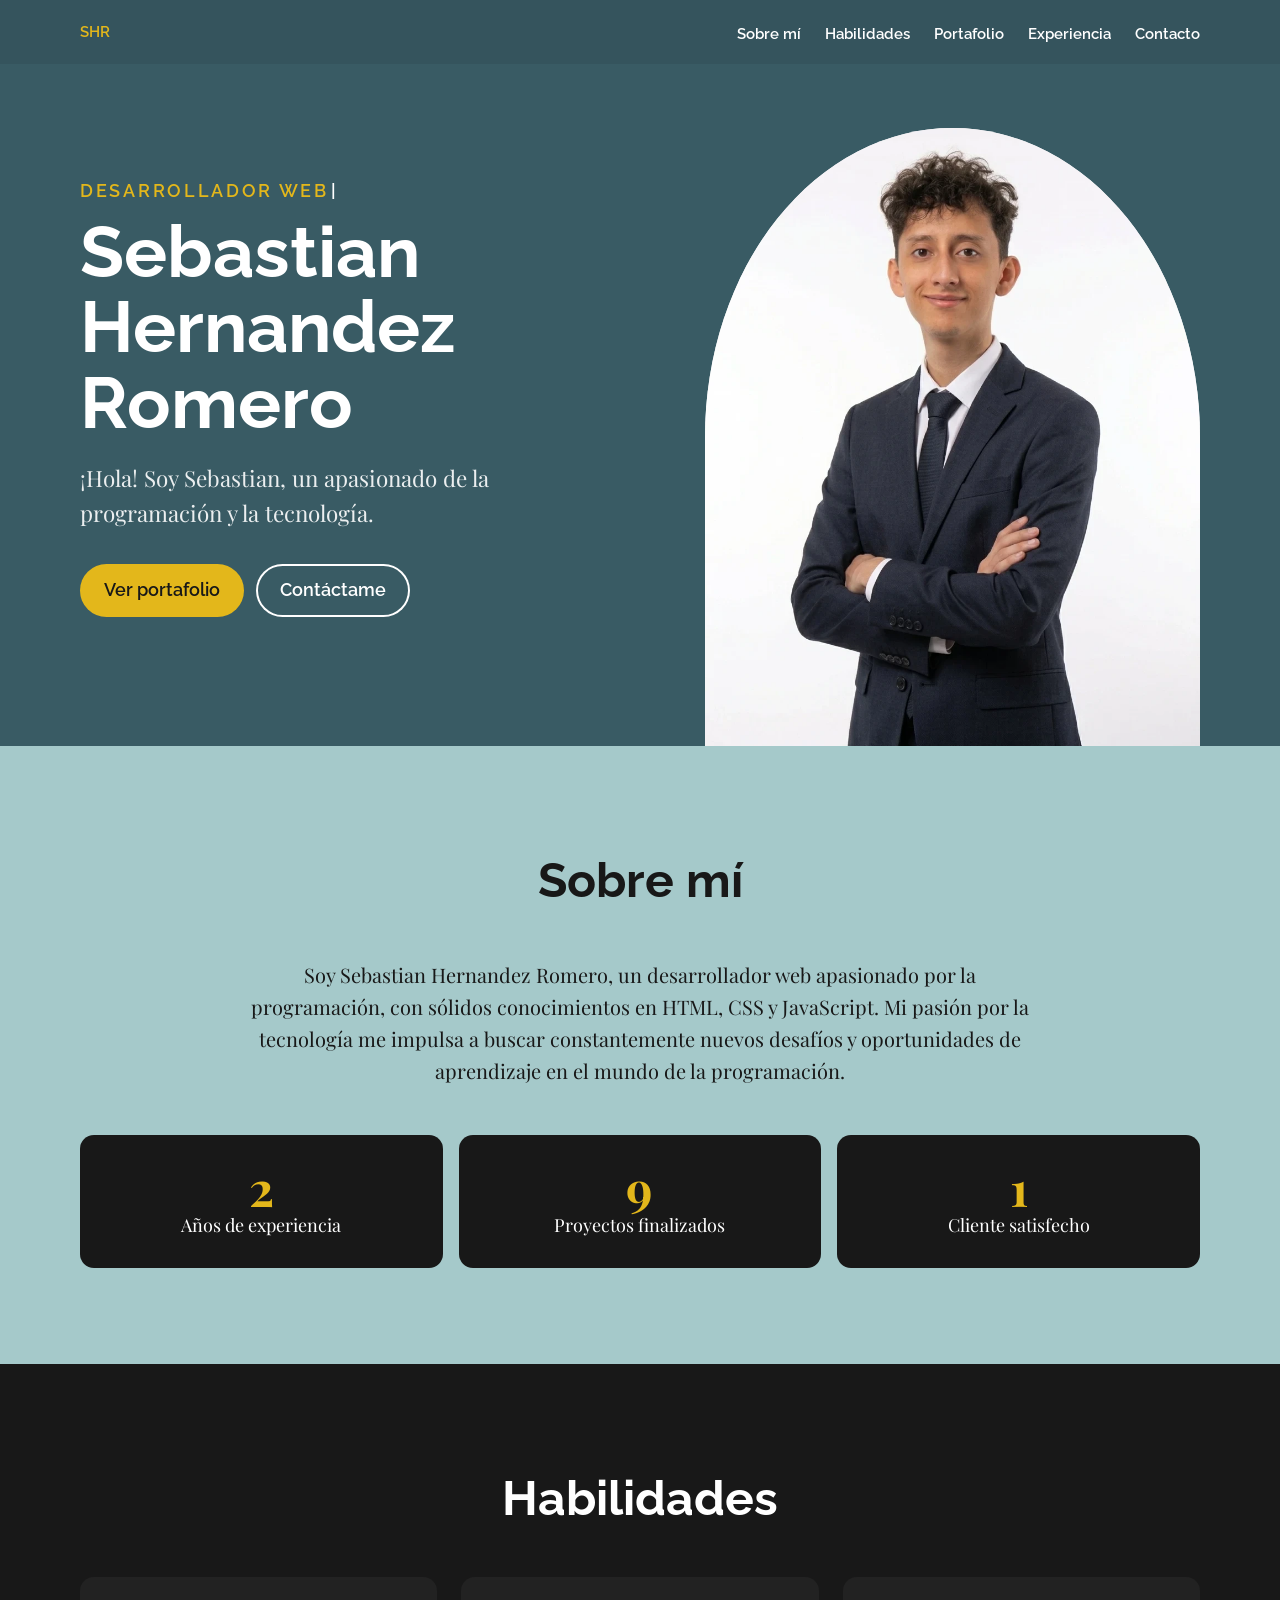
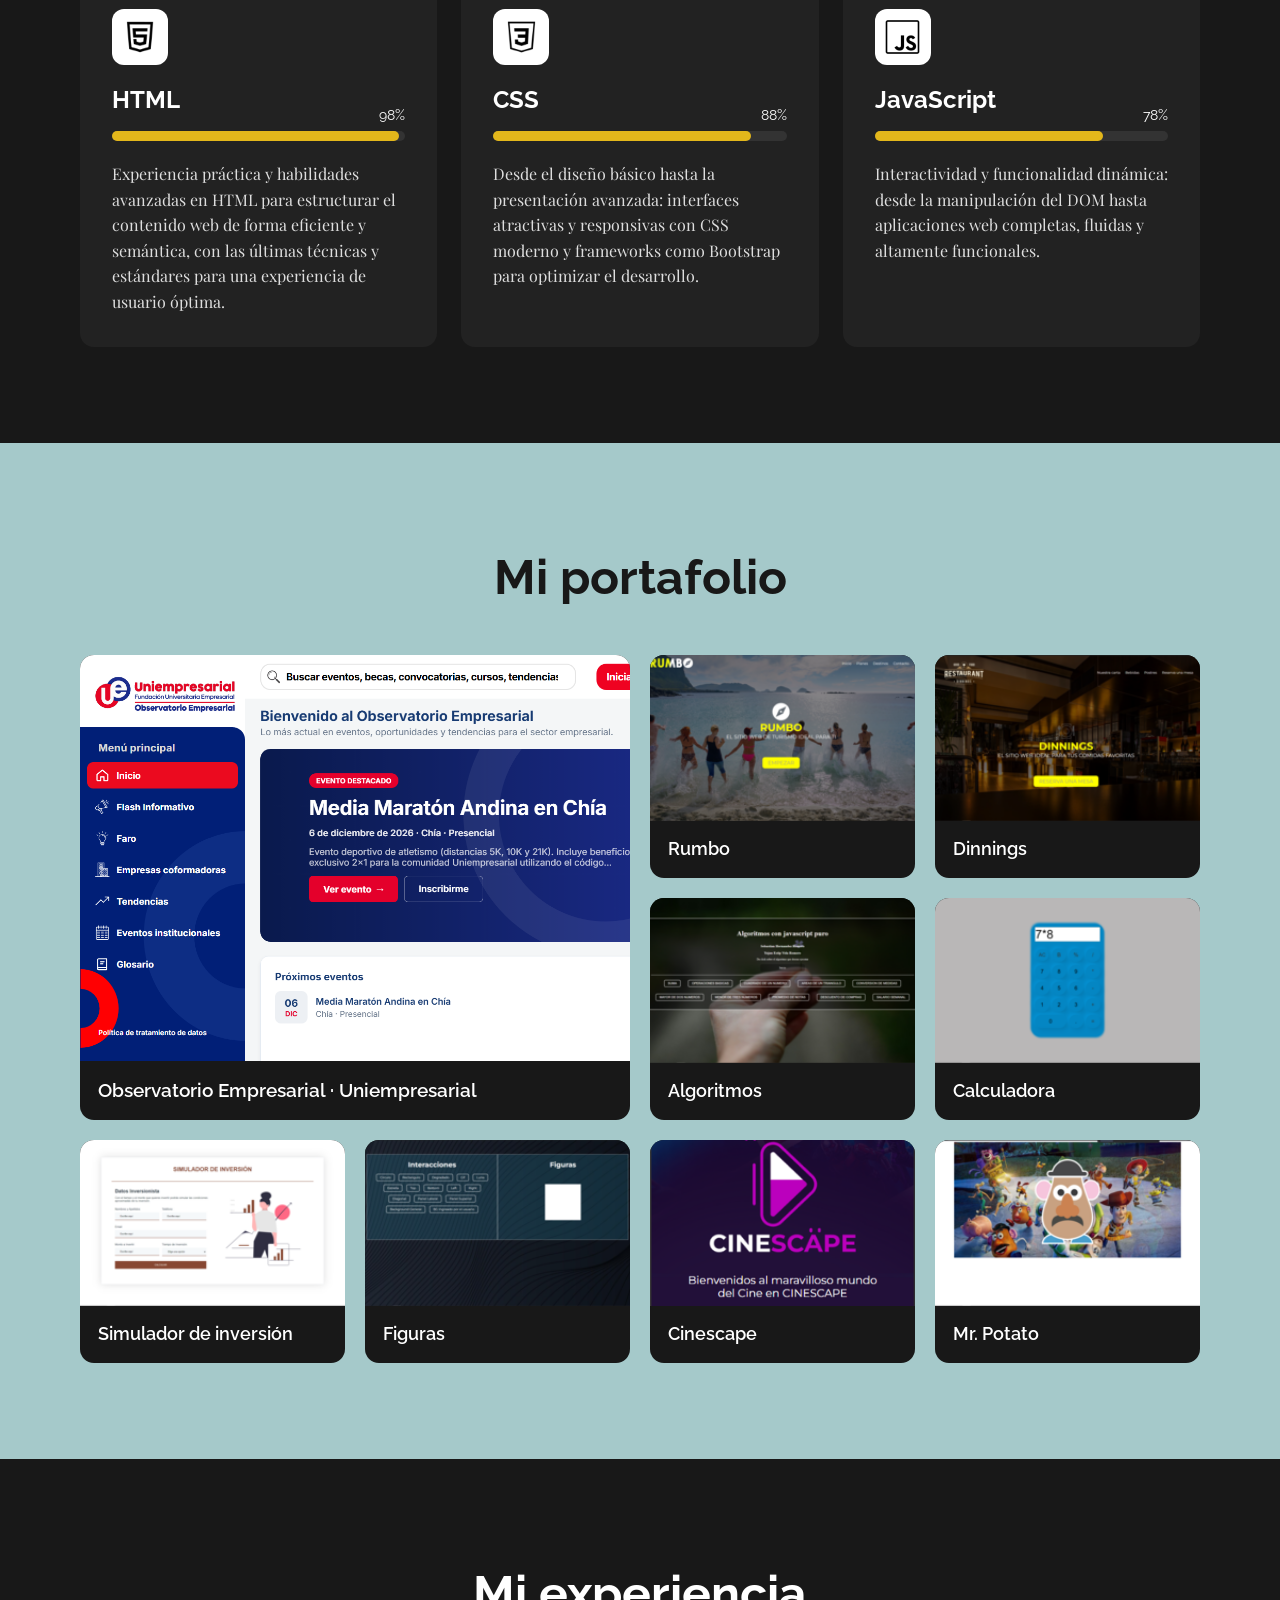
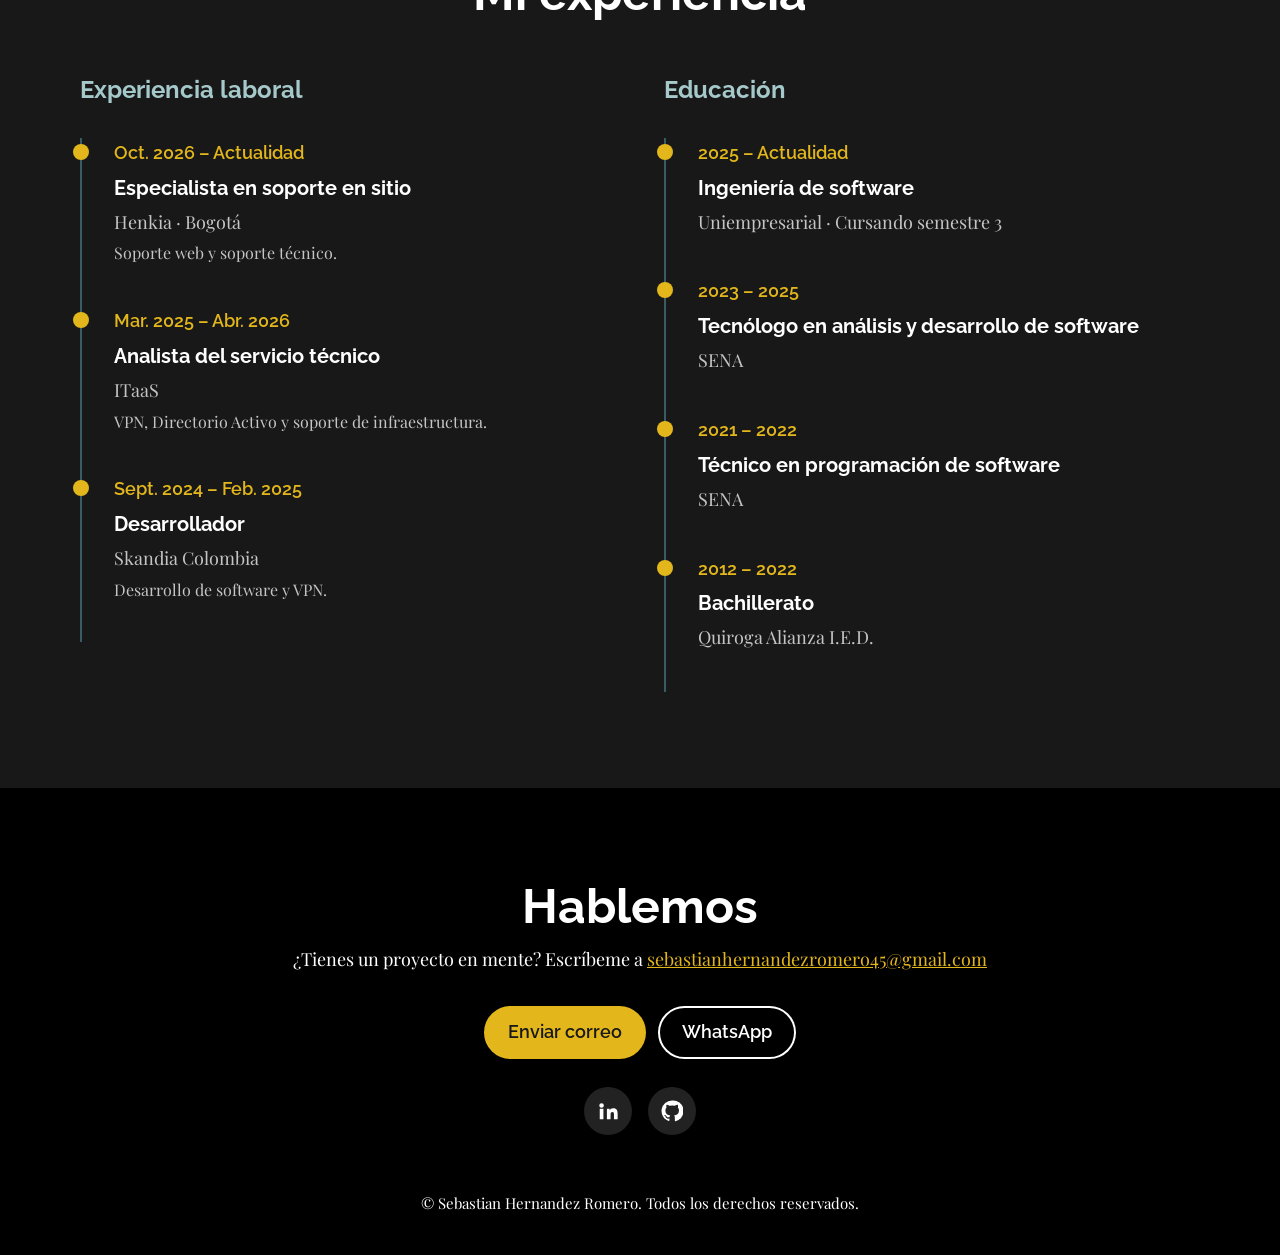
==== commit 0bb8da40: "Animaciones, contacto, foto nueva y proyecto Observatorio - Texto con roles que se escribe solo, sec" ====
--- a/index.html
+++ b/index.html
@@ -9,6 +9,7 @@
     <link rel="preconnect" href="https://fonts.gstatic.com" crossorigin>
     <link href="https://fonts.googleapis.com/css2?family=Playfair+Display:wght@400;700&family=Raleway:wght@400;600;800&display=swap" rel="stylesheet">
     <link rel="stylesheet" href="css/styles.css">
+    <script>document.documentElement.classList.add('js')</script>
 </head>
 <body>
     <header class="nav">
@@ -30,7 +31,7 @@
         <section id="inicio" class="hero">
             <div class="container hero-grid">
                 <div>
-                    <p class="eyebrow">Desarrollador web</p>
+                    <p class="eyebrow"><span id="rol">Desarrollador web</span><span class="cursor" aria-hidden="true">|</span></p>
                     <h1>Sebastian Hernandez Romero</h1>
                     <p class="lead">¡Hola! Soy Sebastian, un apasionado de la programación y la tecnología.</p>
                     <div class="actions">
@@ -39,7 +40,7 @@
                     </div>
                 </div>
                 <div class="photo">
-                    <img src="img/Sebas.png" alt="Foto de Sebastian Hernandez Romero" width="600" height="800">
+                    <img src="img/Sebas.webp" alt="Foto de Sebastian Hernandez Romero" width="896" height="1200">
                 </div>
             </div>
         </section>
@@ -49,9 +50,9 @@
                 <h2>Sobre mí</h2>
                 <p class="intro">Soy Sebastian Hernandez Romero, un desarrollador web apasionado por la programación, con sólidos conocimientos en HTML, CSS y JavaScript. Mi pasión por la tecnología me impulsa a buscar constantemente nuevos desafíos y oportunidades de aprendizaje en el mundo de la programación.</p>
                 <ul class="stats">
-                    <li><strong>2</strong><span>Años de experiencia</span></li>
-                    <li><strong>8</strong><span>Proyectos finalizados</span></li>
-                    <li><strong>1</strong><span>Cliente satisfecho</span></li>
+                    <li><strong data-count="2">2</strong><span>Años de experiencia</span></li>
+                    <li><strong data-count="9">9</strong><span>Proyectos finalizados</span></li>
+                    <li><strong data-count="1">1</strong><span>Cliente satisfecho</span></li>
                 </ul>
             </div>
         </section>
@@ -86,6 +87,9 @@
             <div class="container">
                 <h2>Mi portafolio</h2>
                 <div class="projects">
+                    <a class="project featured" href="https://observatorio-empresarial-sepia.vercel.app/inicio" target="_blank" rel="noopener">
+                        <img src="img/observatorio.png" alt="" loading="lazy"><span>Observatorio Empresarial · Uniempresarial</span>
+                    </a>
                     <a class="project" href="https://sebas450.github.io/rumbo/" target="_blank" rel="noopener">
                         <img src="img/Rumbo.png" alt="" loading="lazy"><span>Rumbo</span>
                     </a>
@@ -146,8 +150,16 @@
             <p>¿Tienes un proyecto en mente? Escríbeme a <a href="mailto:sebastianhernandezromero45@gmail.com">sebastianhernandezromero45@gmail.com</a></p>
             <div class="actions center">
                 <a class="btn" href="mailto:sebastianhernandezromero45@gmail.com">Enviar correo</a>
-                <a class="btn btn-ghost" href="tel:+573163597867">+57 316 359 7867</a>
+                <a class="btn btn-ghost" href="https://wa.me/573163597867" target="_blank" rel="noopener">WhatsApp</a>
             </div>
+            <ul class="social">
+                <li><a href="https://www.linkedin.com/in/sebastian-hernandez-dev/" target="_blank" rel="noopener" aria-label="LinkedIn">
+                    <svg viewBox="0 0 24 24" aria-hidden="true"><path d="M4.98 3.5a2.5 2.5 0 1 1 0 5 2.5 2.5 0 0 1 0-5ZM3 9.5h4V21H3V9.5Zm7 0h3.8v1.6h.1c.5-1 1.8-2 3.8-2 4 0 4.8 2.6 4.8 6.1V21h-4v-5.1c0-1.2 0-2.8-1.7-2.8s-2 1.3-2 2.7V21h-4V9.5Z"/></svg>
+                </a></li>
+                <li><a href="https://github.com/Sebas450" target="_blank" rel="noopener" aria-label="GitHub">
+                    <svg viewBox="0 0 24 24" aria-hidden="true"><path d="M12 .5a11.5 11.5 0 0 0-3.6 22.4c.6.1.8-.3.8-.6v-2c-3.2.7-3.9-1.5-3.9-1.5-.5-1.3-1.3-1.7-1.3-1.7-1-.7.1-.7.1-.7 1.2.1 1.8 1.2 1.8 1.2 1 1.8 2.8 1.3 3.5 1 .1-.8.4-1.3.7-1.6-2.6-.3-5.3-1.3-5.3-5.7 0-1.3.5-2.3 1.2-3.1-.1-.3-.5-1.5.1-3.1 0 0 1-.3 3.2 1.2a11 11 0 0 1 5.8 0c2.2-1.5 3.2-1.2 3.2-1.2.6 1.6.2 2.8.1 3.1.8.8 1.2 1.8 1.2 3.1 0 4.4-2.7 5.4-5.3 5.7.4.4.8 1.1.8 2.2v3.3c0 .3.2.7.8.6A11.5 11.5 0 0 0 12 .5Z"/></svg>
+                </a></li>
+            </ul>
             <small>© Sebastian Hernandez Romero. Todos los derechos reservados.</small>
         </div>
     </footer>
--- a/css/styles.css
+++ b/css/styles.css
@@ -37,7 +37,7 @@
 .nav-inner { display: flex; align-items: center; justify-content: space-between; gap: 16px; min-height: 64px; }
 .logo { font-weight: 800; font-size: 1.4rem; text-decoration: none; color: var(--gold); }
 .nav nav { min-width: 0; max-width: 100%; }
-.nav ul { display: flex; gap: 24px; list-style: none; overflow-x: auto; }
+.nav ul { display: flex; gap: 24px; list-style: none; overflow-x: auto; scrollbar-width: none; }
 .nav a { text-decoration: none; font-weight: 600; font-size: .95rem; white-space: nowrap; }
 .nav ul a:hover { color: var(--gold); }
 
@@ -65,8 +65,8 @@
 .eyebrow { color: var(--gold); font-weight: 600; letter-spacing: .15em; text-transform: uppercase; }
 .hero h1 { font-size: clamp(2.5rem, 6vw, 4.5rem); line-height: 1.05; margin: 8px 0 20px; }
 .lead { font-size: clamp(1.15rem, 2vw, 1.4rem); max-width: 32ch; opacity: .9; }
-.photo { background: var(--teal); border-radius: 50% 50% 0 0; overflow: hidden; }
-.photo img { width: 100%; height: auto; }
+.photo { background: #f2f2f4; border-radius: 50% 50% 0 0; overflow: hidden; aspect-ratio: 4 / 5; }
+.photo img { width: 100%; height: 100%; object-fit: cover; object-position: 50% 15%; }
 
 /* Secciones */
 .section { padding: 96px 0; }
@@ -103,6 +103,11 @@
 .project img { aspect-ratio: 16 / 10; width: 100%; object-fit: cover; }
 .project span { display: block; padding: 14px 18px; font-family: "Raleway", sans-serif; font-weight: 600; }
 .project:hover { transform: translateY(-4px); box-shadow: 0 12px 24px rgba(0, 0, 0, .25); }
+@media (min-width: 761px) {
+    .project.featured { grid-column: span 2; grid-row: span 2; display: flex; flex-direction: column; }
+    .project.featured img { flex: 1; aspect-ratio: auto; min-height: 0; object-position: top left; }
+    .project.featured span { font-size: 1.2rem; }
+}
 
 /* Experiencia */
 .exp-grid { display: grid; grid-template-columns: repeat(auto-fit, minmax(300px, 1fr)); gap: 48px; }
@@ -122,7 +127,21 @@
 footer { background: #000; color: var(--white); text-align: center; padding: 80px 0 40px; }
 footer h2 { font-size: clamp(2rem, 4vw, 3rem); }
 footer p a { color: var(--gold); overflow-wrap: anywhere; }
+.social { display: flex; justify-content: center; gap: 16px; list-style: none; margin-top: 28px; }
+.social a { display: grid; place-items: center; width: 48px; height: 48px; border-radius: 50%; background: #222; transition: background .2s; }
+.social a:hover { background: var(--teal-dark); }
+.social svg { width: 22px; height: 22px; fill: var(--white); }
 footer small { display: block; margin-top: 56px; opacity: .6; }
+
+/* Animaciones (solo con JS activo; sin JS todo se ve normal) */
+.cursor { color: var(--white); margin-left: 2px; animation: parpadeo 1s steps(1) infinite; }
+@keyframes parpadeo { 50% { opacity: 0; } }
+.nav ul a.active { color: var(--gold); }
+.js .reveal { opacity: 0; transform: translateY(24px); transition: opacity .6s ease, transform .6s ease; }
+.js .reveal.visible { opacity: 1; transform: none; }
+.js .project.reveal.visible:hover { transform: translateY(-4px); transition-delay: 0s; }
+.js .bar::before { width: 0; transition: width 1.2s ease .3s; }
+.js .visible .bar::before { width: var(--p); }
 
 a:focus-visible { outline: 3px solid var(--gold); outline-offset: 3px; }
 
@@ -139,4 +158,5 @@
 @media (prefers-reduced-motion: reduce) {
     html { scroll-behavior: auto; }
     .btn, .project { transition: none; }
+    .cursor { display: none; }
 }
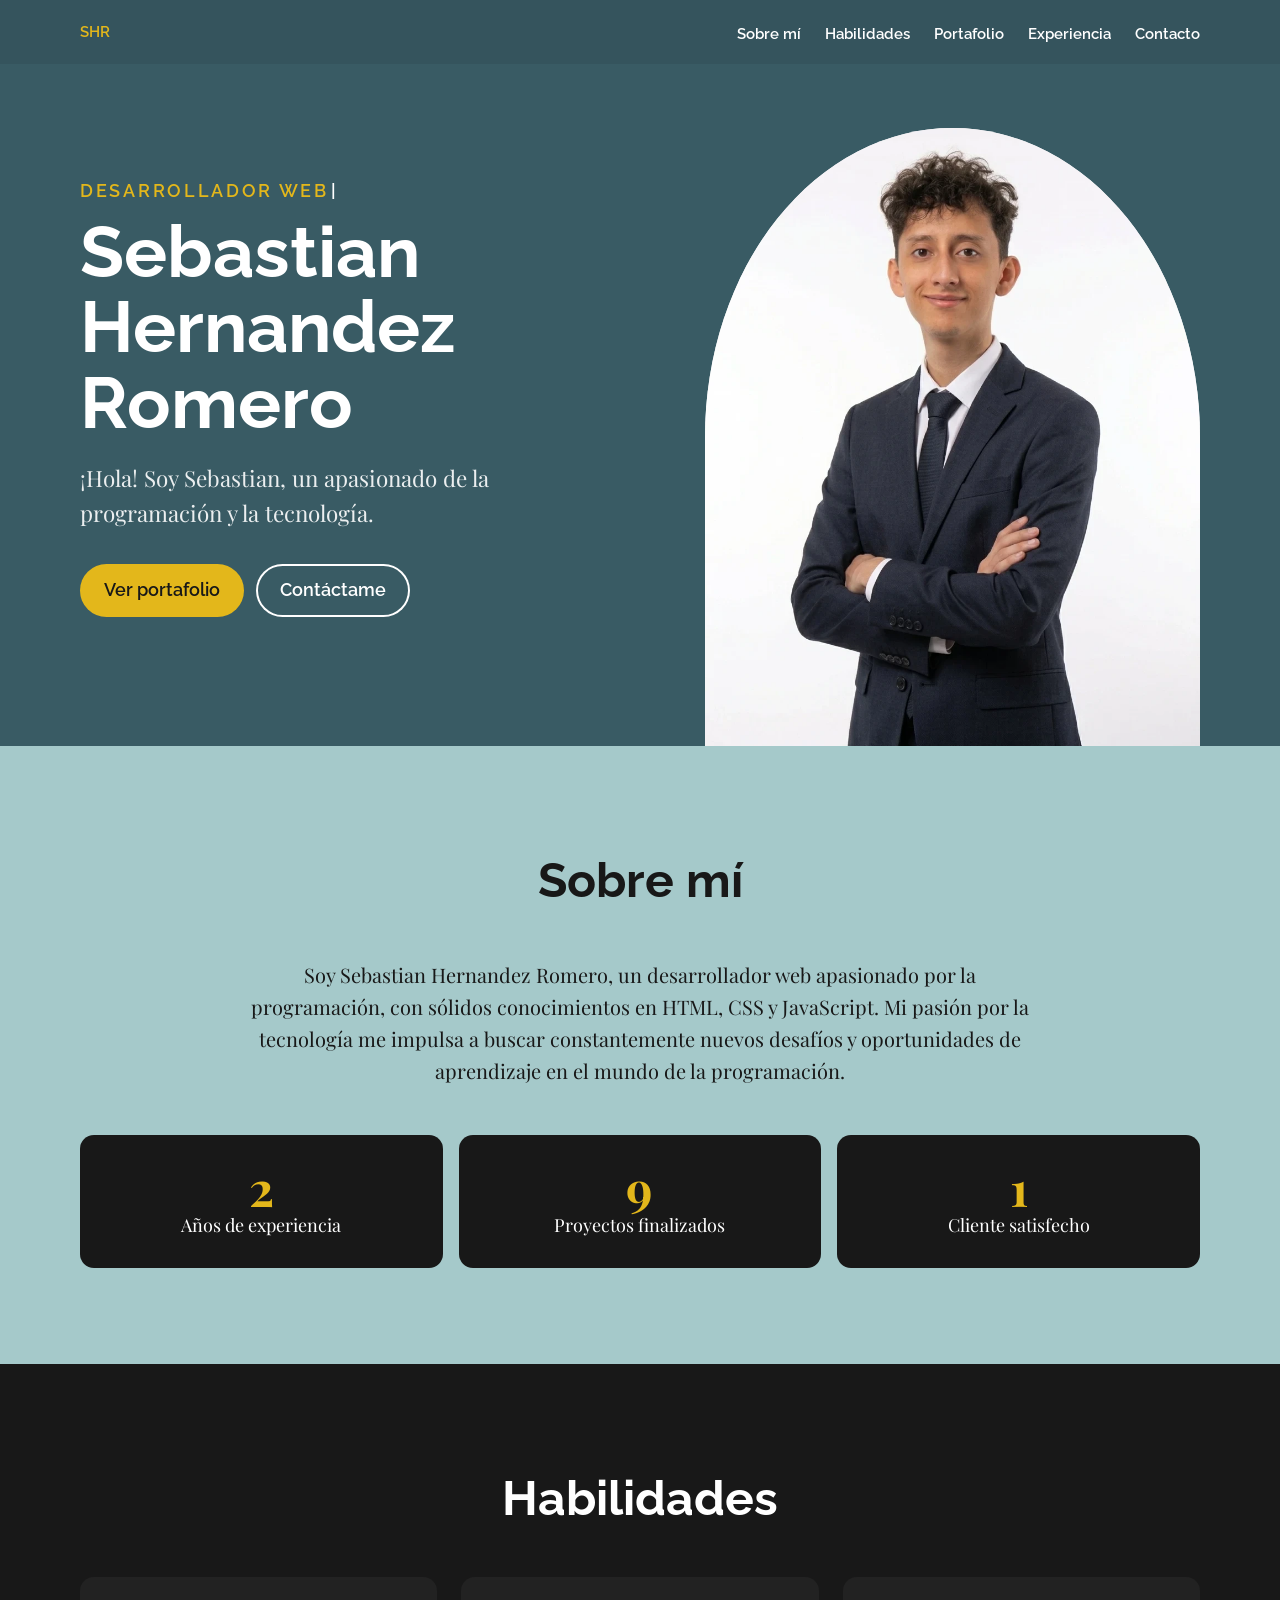
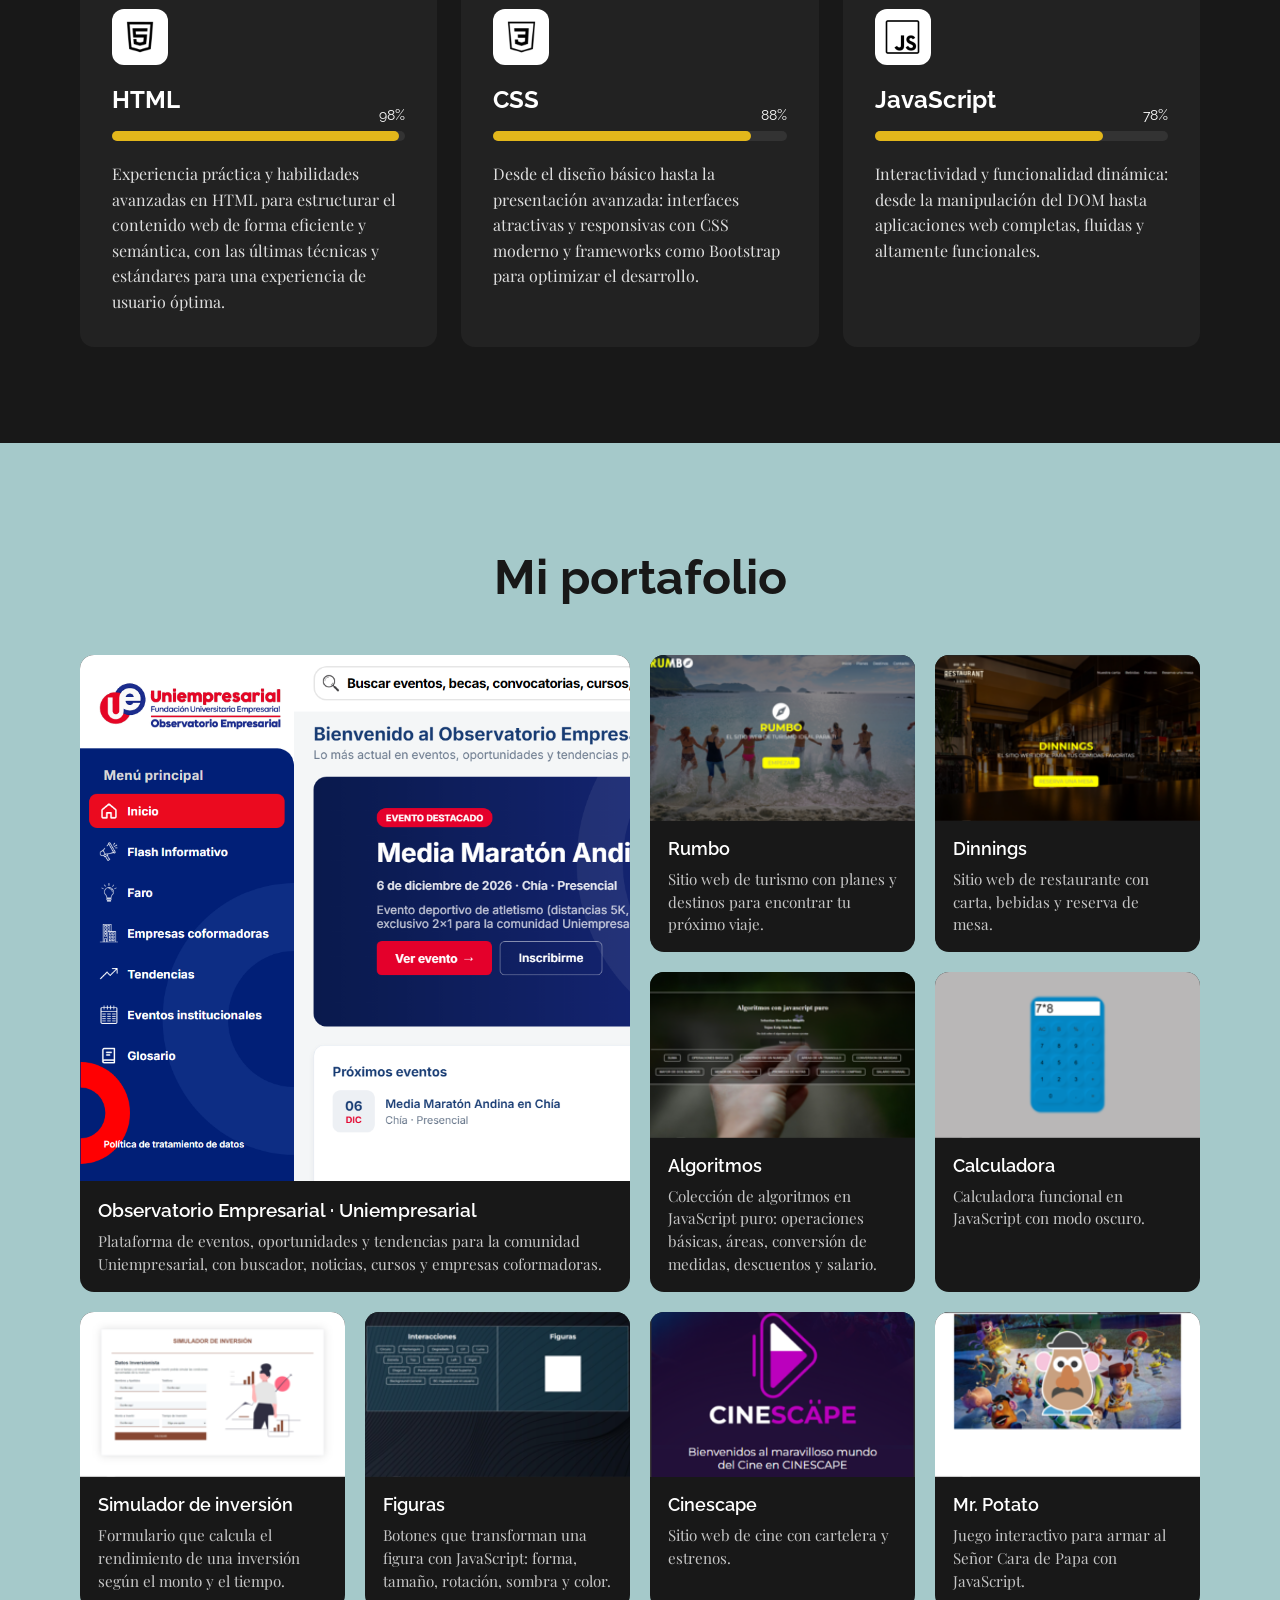
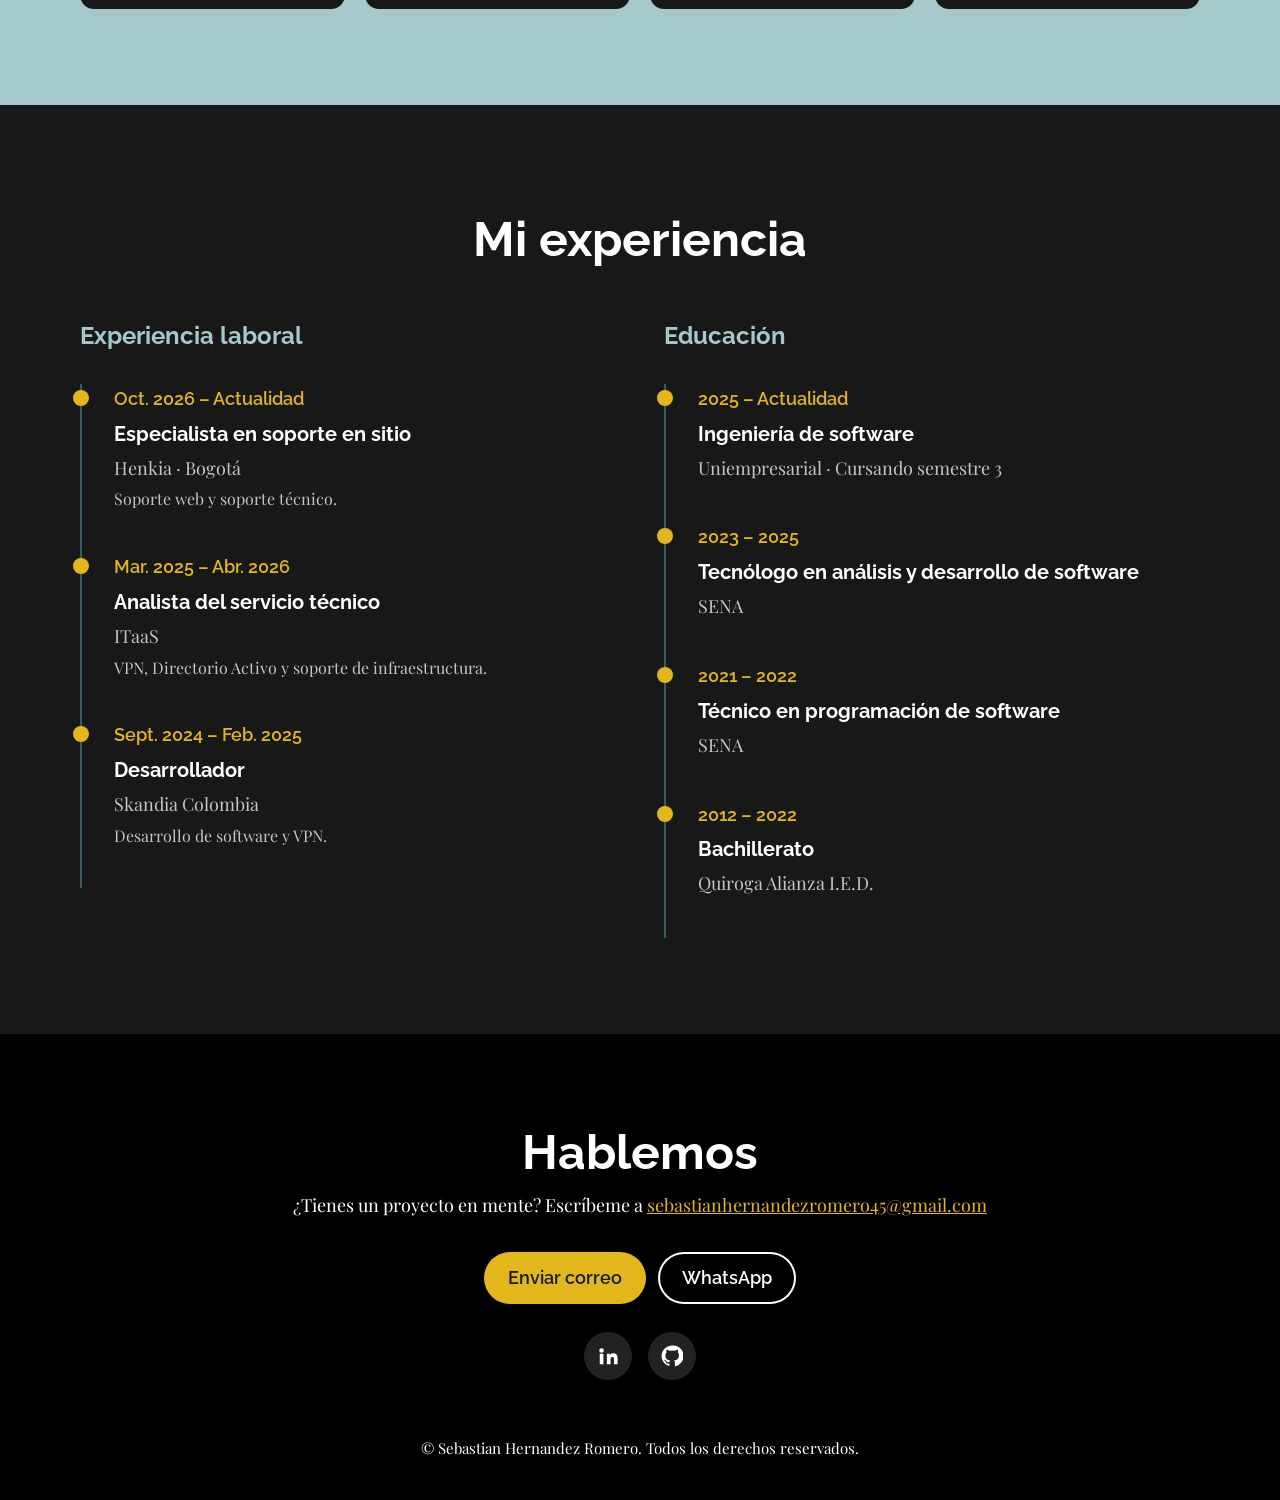
==== commit 5b3296b5: "Agregar descripción a cada proyecto Co-Authored-By: Claude Opus 5.5 <noreply@anthropic.com>" ====
--- a/index.html
+++ b/index.html
@@ -88,31 +88,31 @@
                 <h2>Mi portafolio</h2>
                 <div class="projects">
                     <a class="project featured" href="https://observatorio-empresarial-sepia.vercel.app/inicio" target="_blank" rel="noopener">
-                        <img src="img/observatorio.png" alt="" loading="lazy"><span>Observatorio Empresarial · Uniempresarial</span>
+                        <img src="img/observatorio.png" alt="" loading="lazy"><span>Observatorio Empresarial · Uniempresarial</span><p class="desc">Plataforma de eventos, oportunidades y tendencias para la comunidad Uniempresarial, con buscador, noticias, cursos y empresas coformadoras.</p>
                     </a>
                     <a class="project" href="https://sebas450.github.io/rumbo/" target="_blank" rel="noopener">
-                        <img src="img/Rumbo.png" alt="" loading="lazy"><span>Rumbo</span>
+                        <img src="img/Rumbo.png" alt="" loading="lazy"><span>Rumbo</span><p class="desc">Sitio web de turismo con planes y destinos para encontrar tu próximo viaje.</p>
                     </a>
                     <a class="project" href="https://sebas450.github.io/dinnings/" target="_blank" rel="noopener">
-                        <img src="img/dinnings.png" alt="" loading="lazy"><span>Dinnings</span>
+                        <img src="img/dinnings.png" alt="" loading="lazy"><span>Dinnings</span><p class="desc">Sitio web de restaurante con carta, bebidas y reserva de mesa.</p>
                     </a>
                     <a class="project" href="https://sebas450.github.io/algoritmos/algoritmo.html" target="_blank" rel="noopener">
-                        <img src="img/Algoritmos.png" alt="" loading="lazy"><span>Algoritmos</span>
+                        <img src="img/Algoritmos.png" alt="" loading="lazy"><span>Algoritmos</span><p class="desc">Colección de algoritmos en JavaScript puro: operaciones básicas, áreas, conversión de medidas, descuentos y salario.</p>
                     </a>
                     <a class="project" href="https://sebas450.github.io/calculadora/" target="_blank" rel="noopener">
-                        <img src="img/Calculadora.png" alt="" loading="lazy"><span>Calculadora</span>
+                        <img src="img/Calculadora.png" alt="" loading="lazy"><span>Calculadora</span><p class="desc">Calculadora funcional en JavaScript con modo oscuro.</p>
                     </a>
                     <a class="project" href="https://sebas450.github.io/simuladorInversion/" target="_blank" rel="noopener">
-                        <img src="img/simulador.png" alt="" loading="lazy"><span>Simulador de inversión</span>
+                        <img src="img/simulador.png" alt="" loading="lazy"><span>Simulador de inversión</span><p class="desc">Formulario que calcula el rendimiento de una inversión según el monto y el tiempo.</p>
                     </a>
                     <a class="project" href="https://sebas450.github.io/website_figuras/" target="_blank" rel="noopener">
-                        <img src="img/Figuras.png" alt="" loading="lazy"><span>Figuras</span>
+                        <img src="img/Figuras.png" alt="" loading="lazy"><span>Figuras</span><p class="desc">Botones que transforman una figura con JavaScript: forma, tamaño, rotación, sombra y color.</p>
                     </a>
                     <a class="project" href="https://sebas450.github.io/cinescape/" target="_blank" rel="noopener">
-                        <img src="img/cinescape.png" alt="" loading="lazy"><span>Cinescape</span>
+                        <img src="img/cinescape.png" alt="" loading="lazy"><span>Cinescape</span><p class="desc">Sitio web de cine con cartelera y estrenos.</p>
                     </a>
                     <a class="project" href="https://sebas450.github.io/mrPotato/" target="_blank" rel="noopener">
-                        <img src="img/MRpotato.png" alt="" loading="lazy"><span>Mr. Potato</span>
+                        <img src="img/MRpotato.png" alt="" loading="lazy"><span>Mr. Potato</span><p class="desc">Juego interactivo para armar al Señor Cara de Papa con JavaScript.</p>
                     </a>
                 </div>
             </div>
--- a/css/styles.css
+++ b/css/styles.css
@@ -101,7 +101,8 @@
     transition: transform .2s, box-shadow .2s;
 }
 .project img { aspect-ratio: 16 / 10; width: 100%; object-fit: cover; }
-.project span { display: block; padding: 14px 18px; font-family: "Raleway", sans-serif; font-weight: 600; }
+.project span { display: block; padding: 14px 18px 4px; font-family: "Raleway", sans-serif; font-weight: 600; }
+.project .desc { padding: 0 18px 16px; font-size: .95rem; line-height: 1.5; opacity: .75; }
 .project:hover { transform: translateY(-4px); box-shadow: 0 12px 24px rgba(0, 0, 0, .25); }
 @media (min-width: 761px) {
     .project.featured { grid-column: span 2; grid-row: span 2; display: flex; flex-direction: column; }
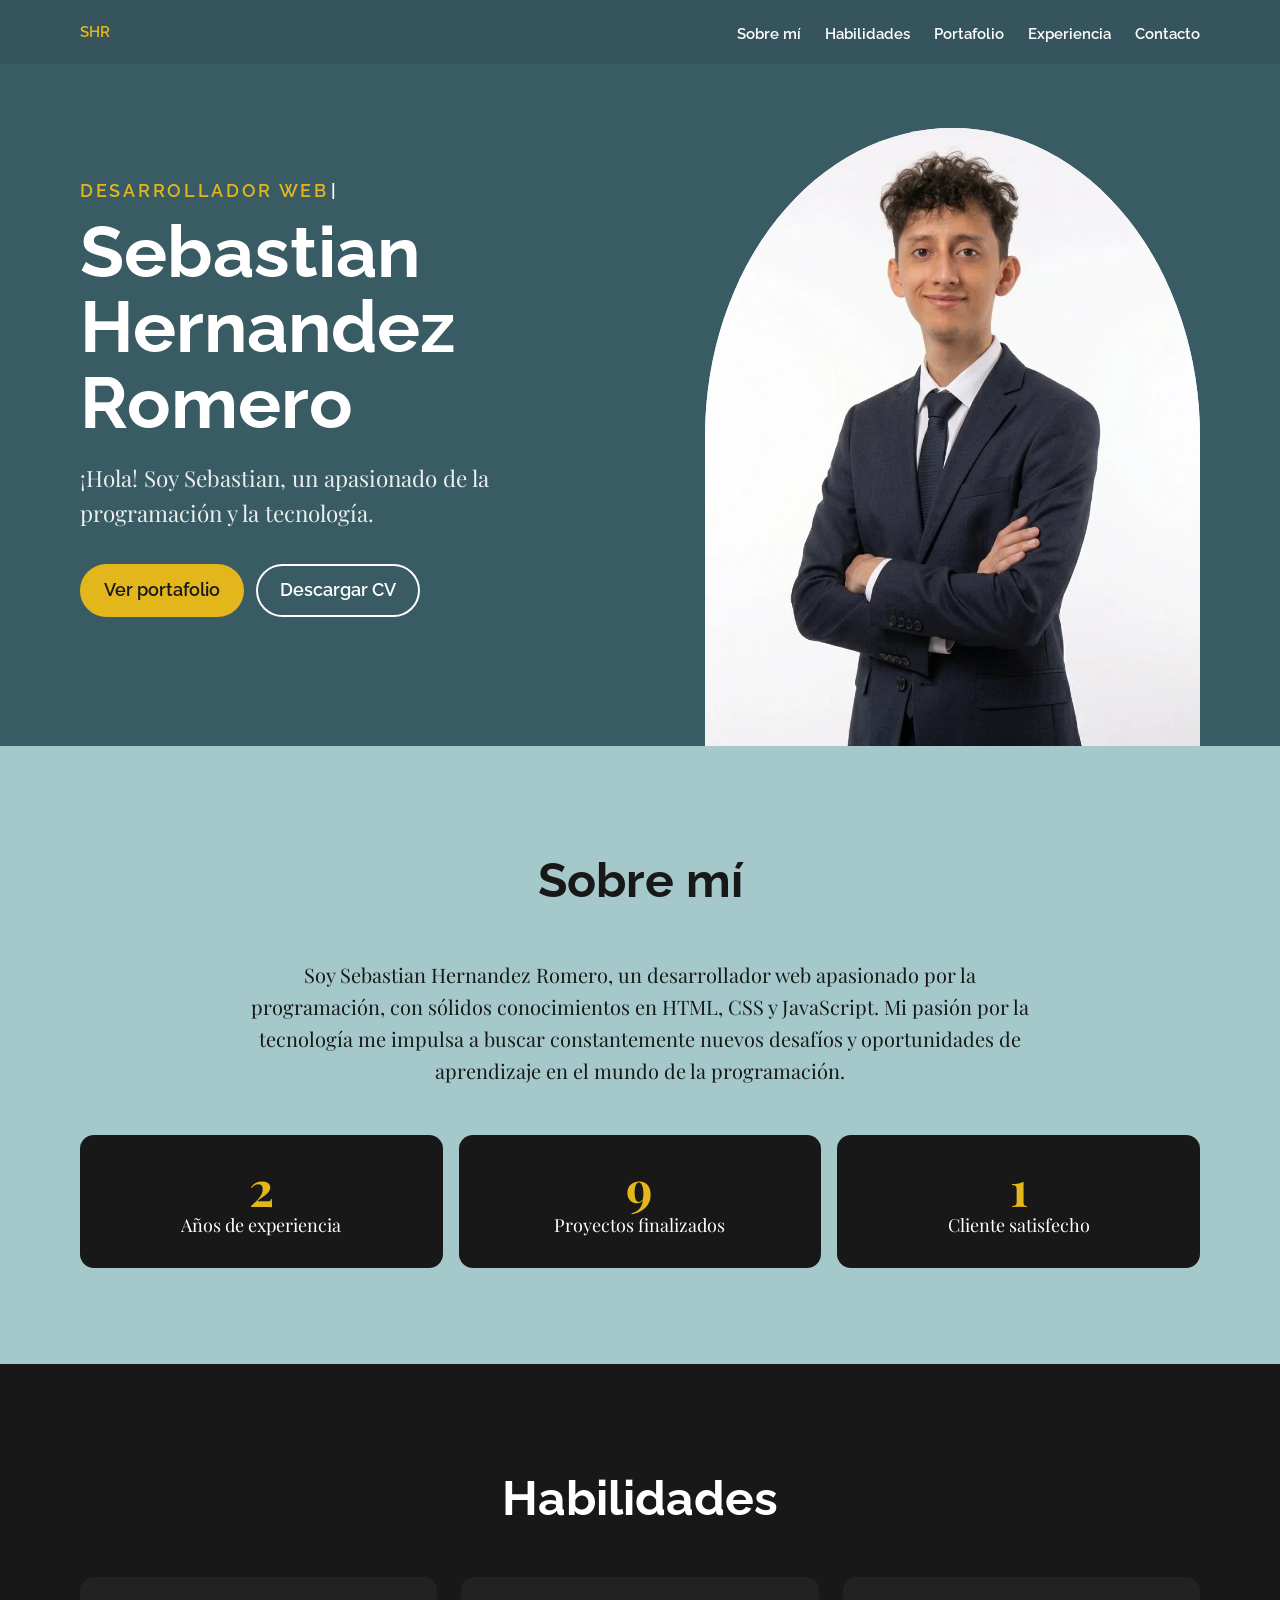
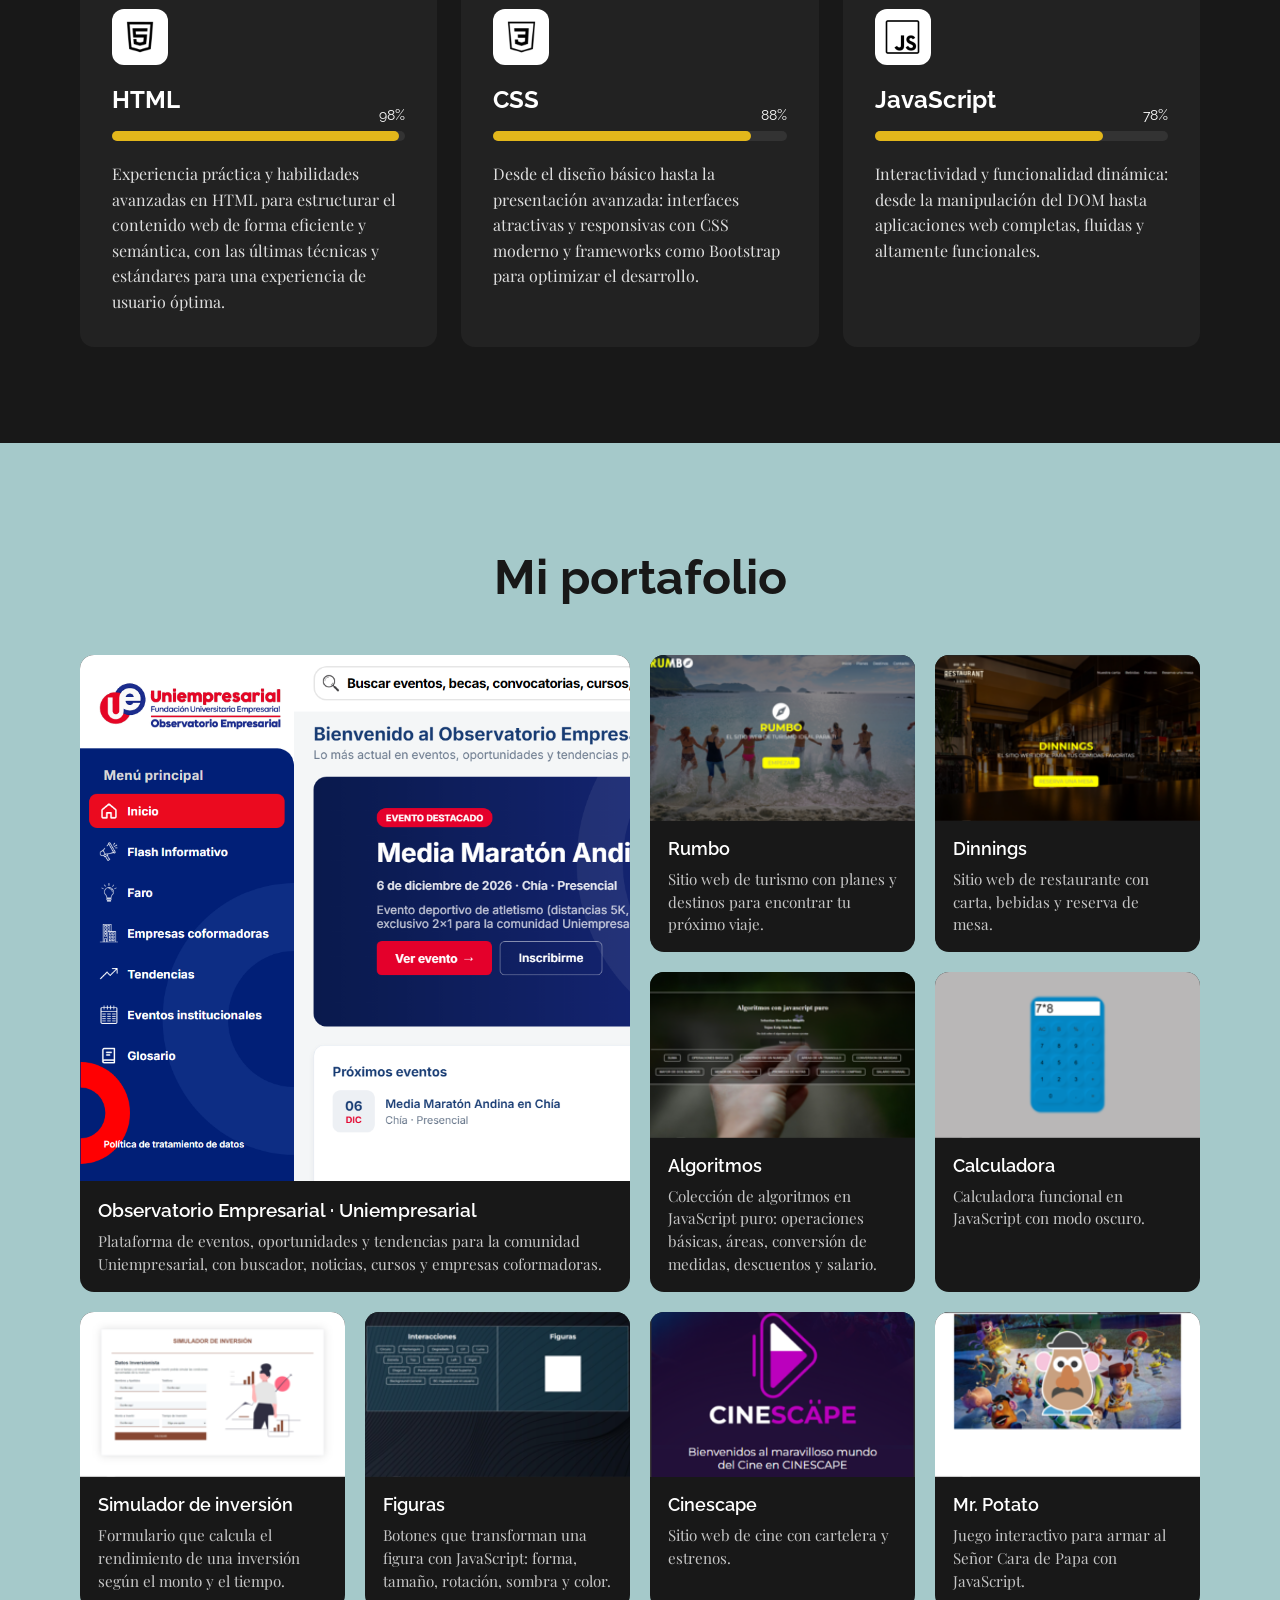
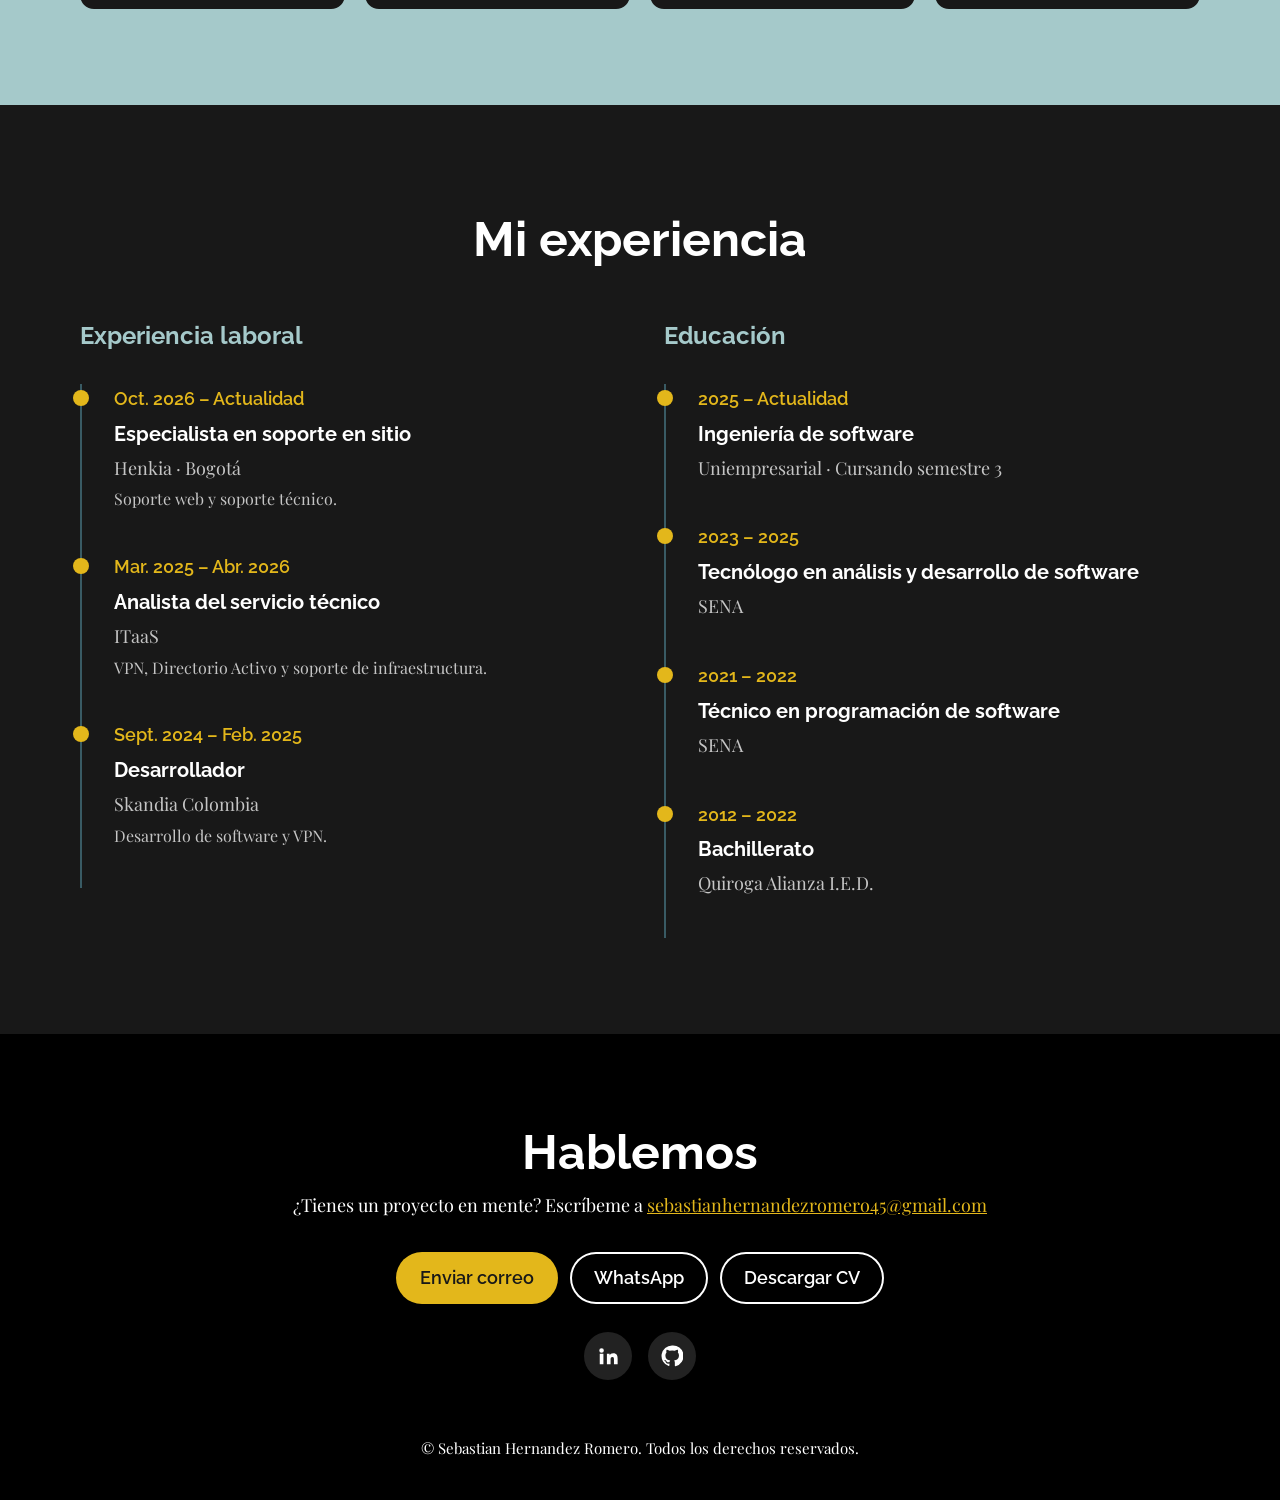
==== commit 37aef319: "Agregar hoja de vida actualizada y botón Descargar CV - cv/cv.html: fuente editable de la hoja de vi" ====
--- a/index.html
+++ b/index.html
@@ -36,7 +36,7 @@
                     <p class="lead">¡Hola! Soy Sebastian, un apasionado de la programación y la tecnología.</p>
                     <div class="actions">
                         <a href="#portafolio" class="btn">Ver portafolio</a>
-                        <a href="#contacto" class="btn btn-ghost">Contáctame</a>
+                        <a href="cv/Sebastian-Hernandez-Romero-CV.pdf" class="btn btn-ghost" download>Descargar CV</a>
                     </div>
                 </div>
                 <div class="photo">
@@ -151,6 +151,7 @@
             <div class="actions center">
                 <a class="btn" href="mailto:sebastianhernandezromero45@gmail.com">Enviar correo</a>
                 <a class="btn btn-ghost" href="https://wa.me/573163597867" target="_blank" rel="noopener">WhatsApp</a>
+                <a class="btn btn-ghost" href="cv/Sebastian-Hernandez-Romero-CV.pdf" download>Descargar CV</a>
             </div>
             <ul class="social">
                 <li><a href="https://www.linkedin.com/in/sebastian-hernandez-dev/" target="_blank" rel="noopener" aria-label="LinkedIn">
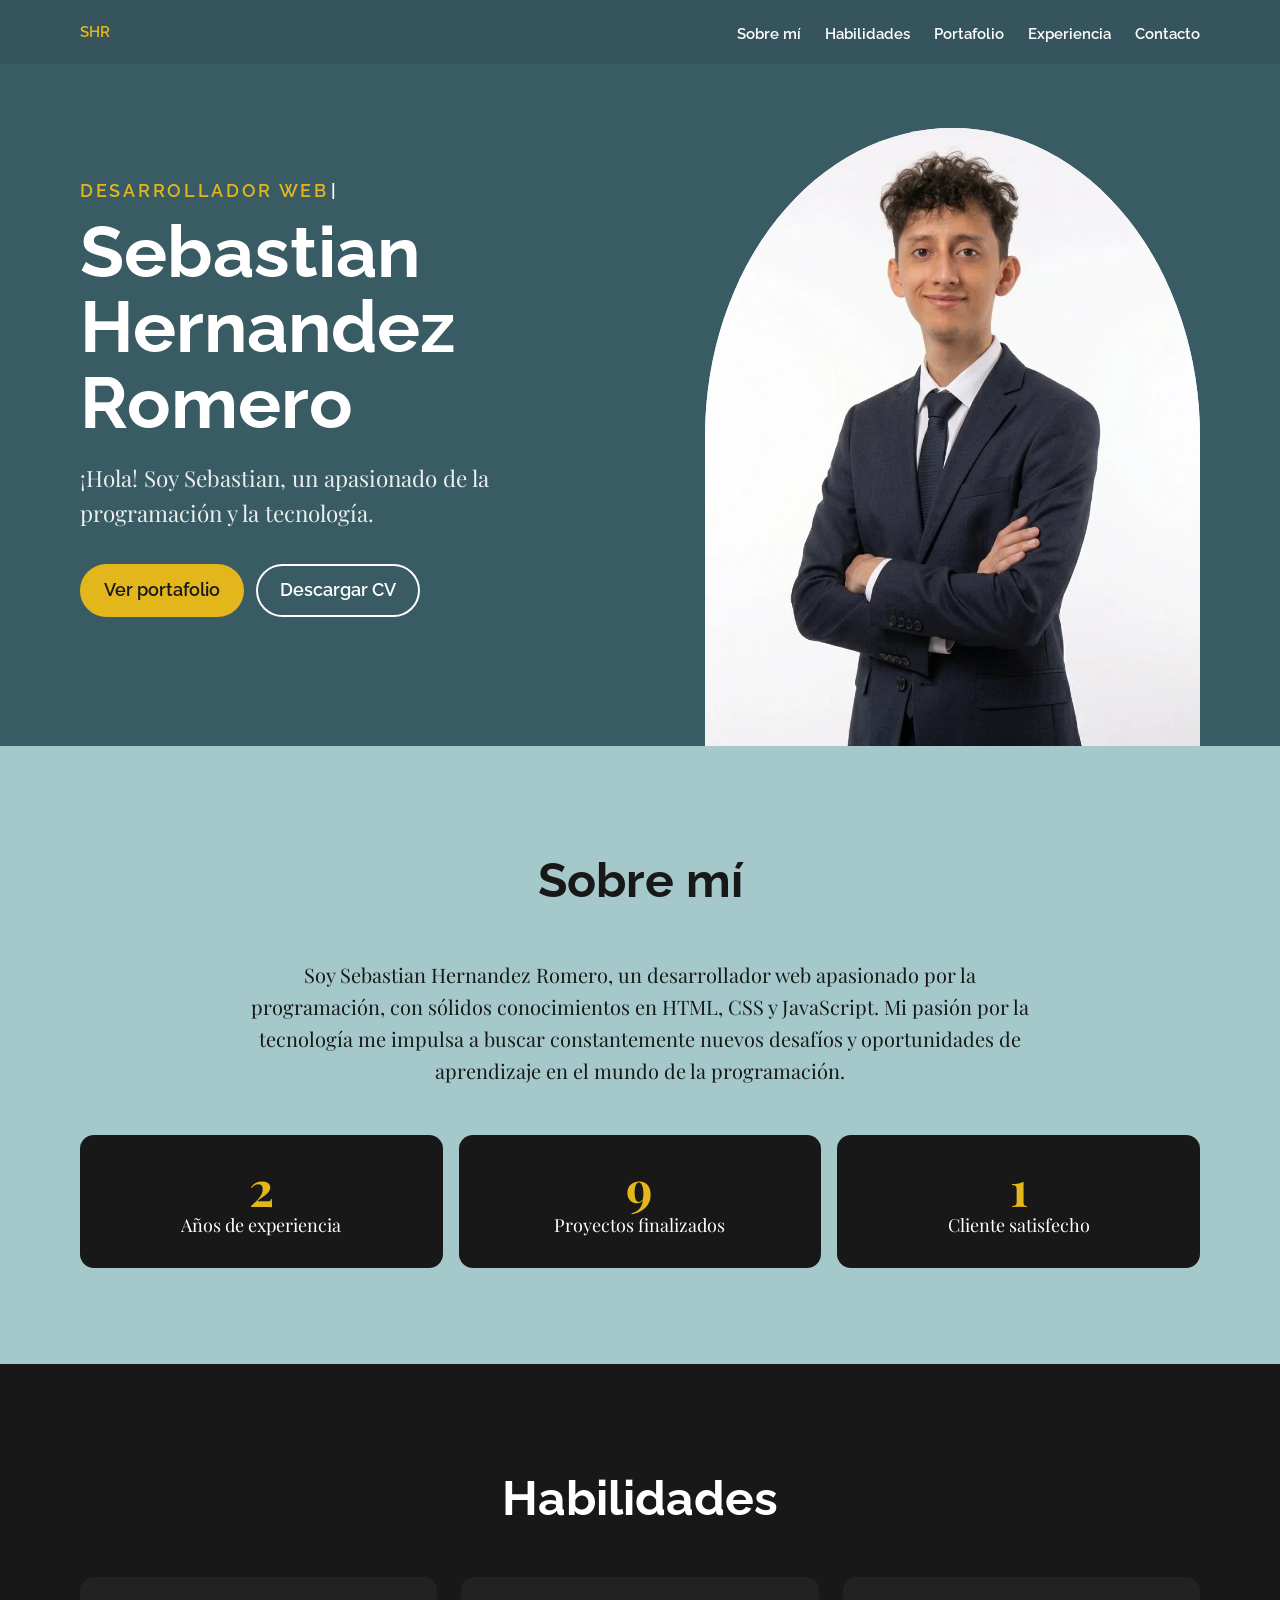
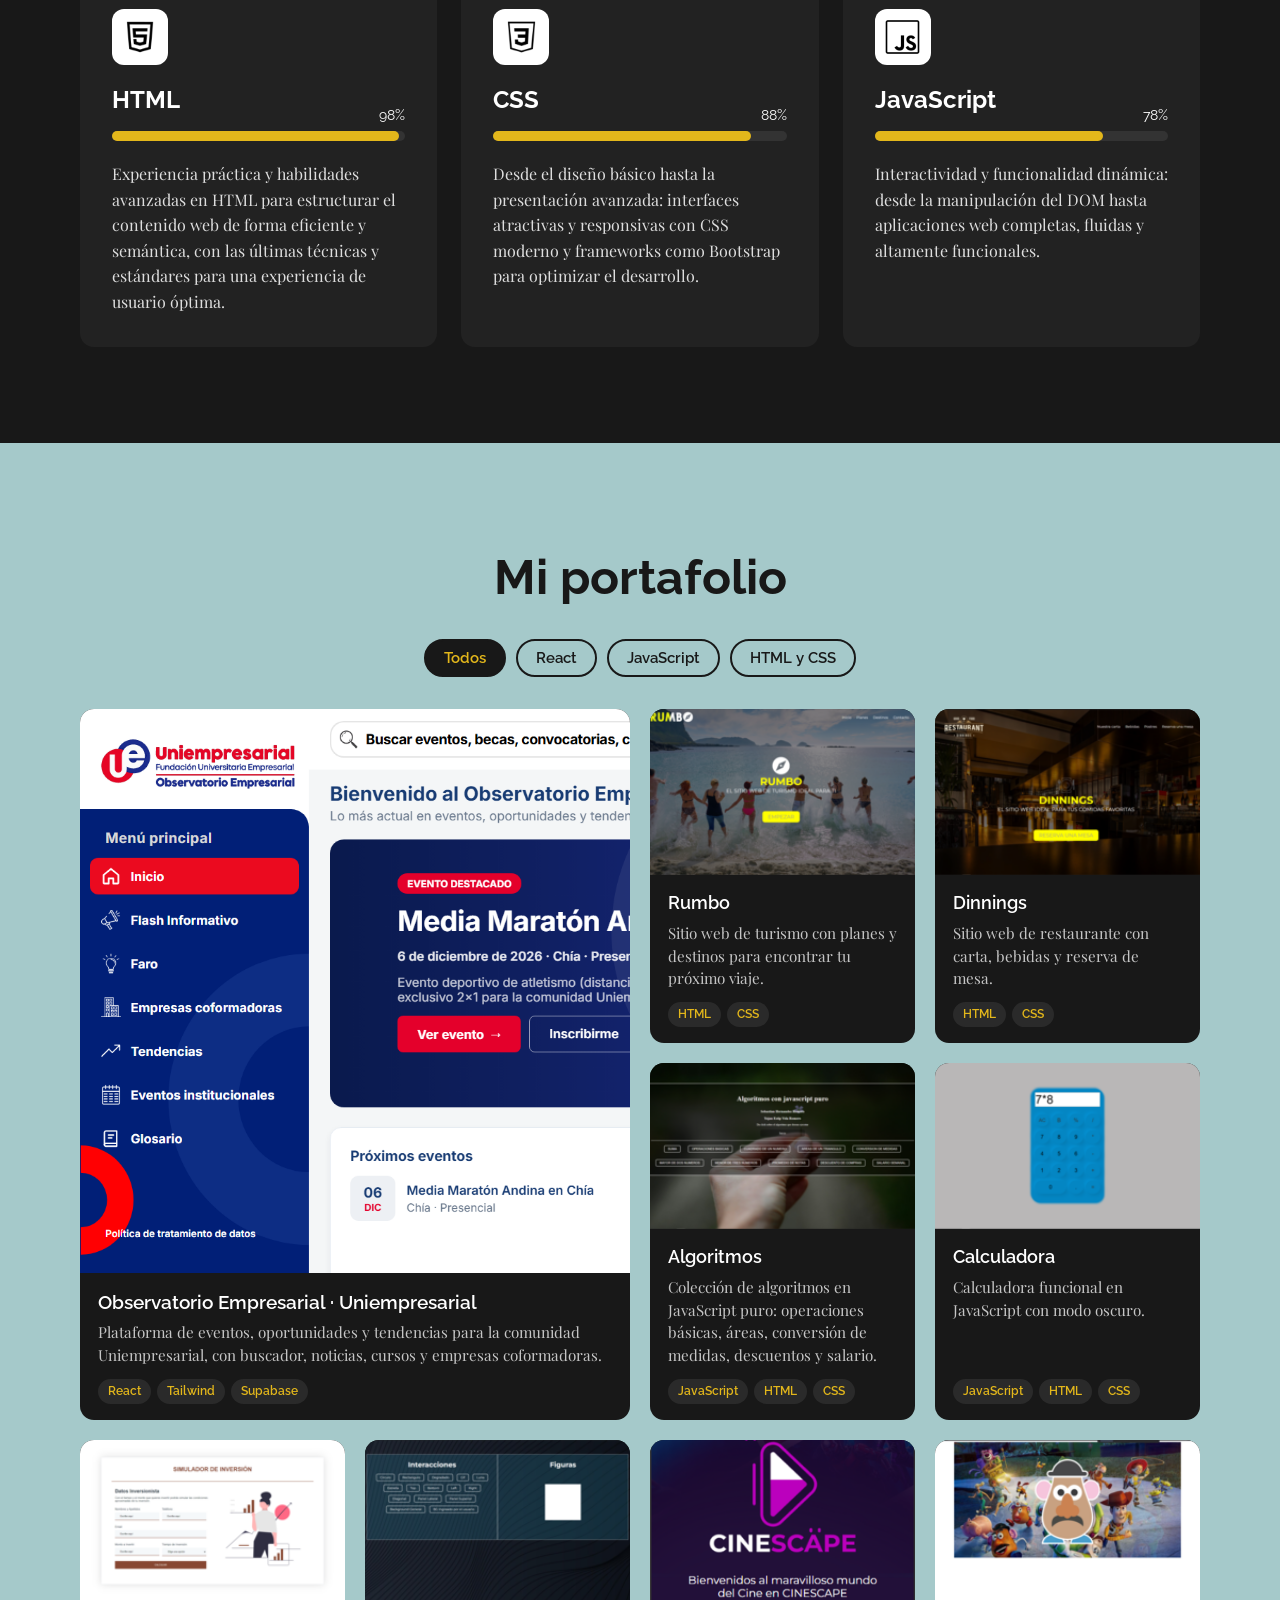
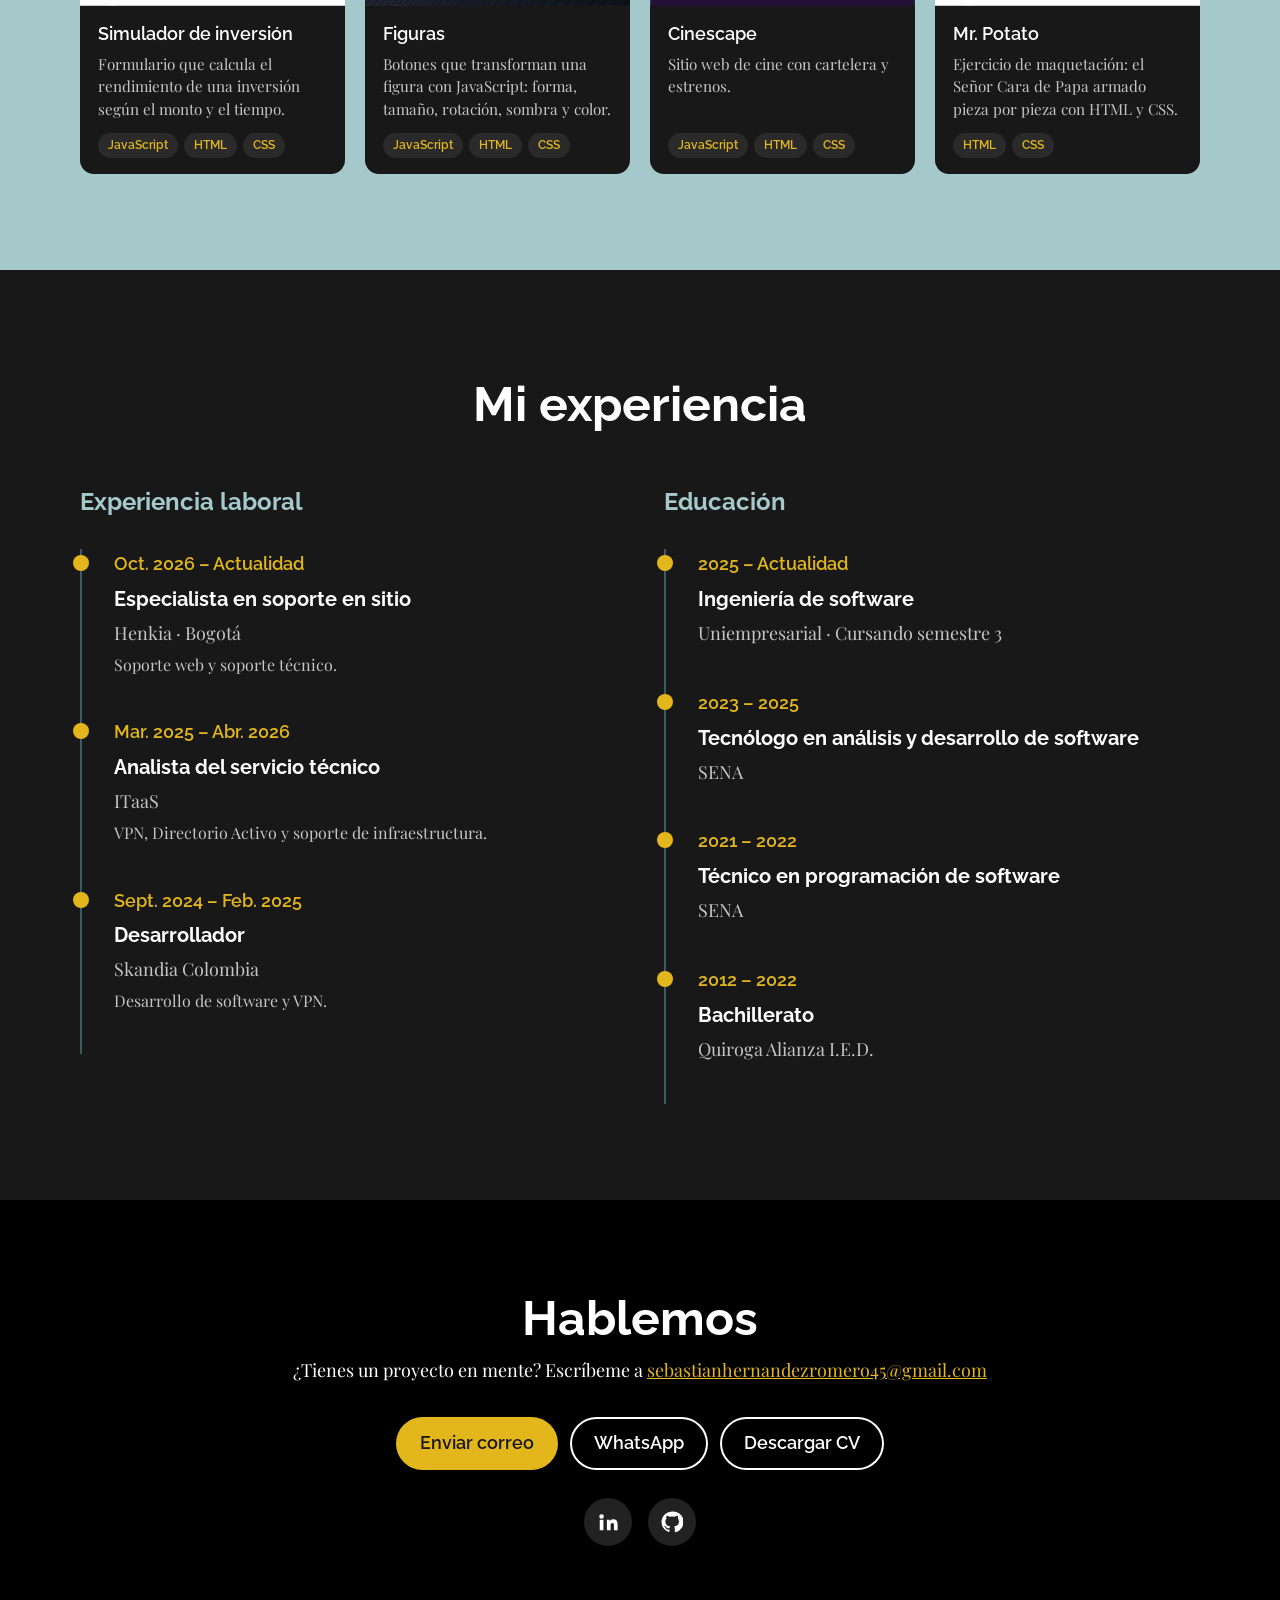
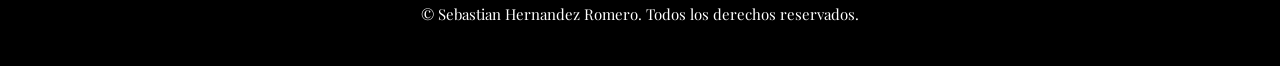
==== commit a463649f: "Agregar filtros por tecnología y etiquetas a los proyectos - Botones Todos, React, JavaScript y HTML" ====
--- a/index.html
+++ b/index.html
@@ -86,33 +86,48 @@
         <section id="portafolio" class="section light">
             <div class="container">
                 <h2>Mi portafolio</h2>
+                <div class="filters" role="group" aria-label="Filtrar proyectos por tecnología">
+                    <button type="button" data-filter="todos" aria-pressed="true">Todos</button>
+                    <button type="button" data-filter="react" aria-pressed="false">React</button>
+                    <button type="button" data-filter="javascript" aria-pressed="false">JavaScript</button>
+                    <button type="button" data-filter="html-css" aria-pressed="false">HTML y CSS</button>
+                </div>
                 <div class="projects">
-                    <a class="project featured" href="https://observatorio-empresarial-sepia.vercel.app/inicio" target="_blank" rel="noopener">
+                    <a class="project featured" data-tech="react" href="https://observatorio-empresarial-sepia.vercel.app/inicio" target="_blank" rel="noopener">
                         <img src="img/observatorio.png" alt="" loading="lazy"><span>Observatorio Empresarial · Uniempresarial</span><p class="desc">Plataforma de eventos, oportunidades y tendencias para la comunidad Uniempresarial, con buscador, noticias, cursos y empresas coformadoras.</p>
+                        <ul class="tags"><li>React</li><li>Tailwind</li><li>Supabase</li></ul>
                     </a>
-                    <a class="project" href="https://sebas450.github.io/rumbo/" target="_blank" rel="noopener">
+                    <a class="project" data-tech="html-css" href="https://sebas450.github.io/rumbo/" target="_blank" rel="noopener">
                         <img src="img/Rumbo.png" alt="" loading="lazy"><span>Rumbo</span><p class="desc">Sitio web de turismo con planes y destinos para encontrar tu próximo viaje.</p>
+                        <ul class="tags"><li>HTML</li><li>CSS</li></ul>
                     </a>
-                    <a class="project" href="https://sebas450.github.io/dinnings/" target="_blank" rel="noopener">
+                    <a class="project" data-tech="html-css" href="https://sebas450.github.io/dinnings/" target="_blank" rel="noopener">
                         <img src="img/dinnings.png" alt="" loading="lazy"><span>Dinnings</span><p class="desc">Sitio web de restaurante con carta, bebidas y reserva de mesa.</p>
+                        <ul class="tags"><li>HTML</li><li>CSS</li></ul>
                     </a>
-                    <a class="project" href="https://sebas450.github.io/algoritmos/algoritmo.html" target="_blank" rel="noopener">
+                    <a class="project" data-tech="javascript" href="https://sebas450.github.io/algoritmos/algoritmo.html" target="_blank" rel="noopener">
                         <img src="img/Algoritmos.png" alt="" loading="lazy"><span>Algoritmos</span><p class="desc">Colección de algoritmos en JavaScript puro: operaciones básicas, áreas, conversión de medidas, descuentos y salario.</p>
+                        <ul class="tags"><li>JavaScript</li><li>HTML</li><li>CSS</li></ul>
                     </a>
-                    <a class="project" href="https://sebas450.github.io/calculadora/" target="_blank" rel="noopener">
+                    <a class="project" data-tech="javascript" href="https://sebas450.github.io/calculadora/" target="_blank" rel="noopener">
                         <img src="img/Calculadora.png" alt="" loading="lazy"><span>Calculadora</span><p class="desc">Calculadora funcional en JavaScript con modo oscuro.</p>
+                        <ul class="tags"><li>JavaScript</li><li>HTML</li><li>CSS</li></ul>
                     </a>
-                    <a class="project" href="https://sebas450.github.io/simuladorInversion/" target="_blank" rel="noopener">
+                    <a class="project" data-tech="javascript" href="https://sebas450.github.io/simuladorInversion/" target="_blank" rel="noopener">
                         <img src="img/simulador.png" alt="" loading="lazy"><span>Simulador de inversión</span><p class="desc">Formulario que calcula el rendimiento de una inversión según el monto y el tiempo.</p>
+                        <ul class="tags"><li>JavaScript</li><li>HTML</li><li>CSS</li></ul>
                     </a>
-                    <a class="project" href="https://sebas450.github.io/website_figuras/" target="_blank" rel="noopener">
+                    <a class="project" data-tech="javascript" href="https://sebas450.github.io/website_figuras/" target="_blank" rel="noopener">
                         <img src="img/Figuras.png" alt="" loading="lazy"><span>Figuras</span><p class="desc">Botones que transforman una figura con JavaScript: forma, tamaño, rotación, sombra y color.</p>
+                        <ul class="tags"><li>JavaScript</li><li>HTML</li><li>CSS</li></ul>
                     </a>
-                    <a class="project" href="https://sebas450.github.io/cinescape/" target="_blank" rel="noopener">
+                    <a class="project" data-tech="javascript" href="https://sebas450.github.io/cinescape/" target="_blank" rel="noopener">
                         <img src="img/cinescape.png" alt="" loading="lazy"><span>Cinescape</span><p class="desc">Sitio web de cine con cartelera y estrenos.</p>
+                        <ul class="tags"><li>JavaScript</li><li>HTML</li><li>CSS</li></ul>
                     </a>
-                    <a class="project" href="https://sebas450.github.io/mrPotato/" target="_blank" rel="noopener">
-                        <img src="img/MRpotato.png" alt="" loading="lazy"><span>Mr. Potato</span><p class="desc">Juego interactivo para armar al Señor Cara de Papa con JavaScript.</p>
+                    <a class="project" data-tech="html-css" href="https://sebas450.github.io/mrPotato/" target="_blank" rel="noopener">
+                        <img src="img/MRpotato.png" alt="" loading="lazy"><span>Mr. Potato</span><p class="desc">Ejercicio de maquetación: el Señor Cara de Papa armado pieza por pieza con HTML y CSS.</p>
+                        <ul class="tags"><li>HTML</li><li>CSS</li></ul>
                     </a>
                 </div>
             </div>
--- a/css/styles.css
+++ b/css/styles.css
@@ -102,7 +102,23 @@
 }
 .project img { aspect-ratio: 16 / 10; width: 100%; object-fit: cover; }
 .project span { display: block; padding: 14px 18px 4px; font-family: "Raleway", sans-serif; font-weight: 600; }
-.project .desc { padding: 0 18px 16px; font-size: .95rem; line-height: 1.5; opacity: .75; }
+.project .desc { padding: 0 18px 12px; font-size: .95rem; line-height: 1.5; opacity: .75; }
+.tags { display: flex; flex-wrap: wrap; gap: 6px; list-style: none; padding: 0 18px 16px; margin-top: auto; }
+.tags li { font-family: "Raleway", sans-serif; font-size: .75rem; font-weight: 600; padding: 3px 10px; border-radius: 999px; background: #2a2a2a; color: var(--gold); }
+.project { display: flex; flex-direction: column; }
+.projects .project[hidden] { display: none; }
+
+.filters { display: none; flex-wrap: wrap; justify-content: center; gap: 10px; margin: -16px 0 32px; }
+.js .filters { display: flex; }
+.filters button {
+    font: 600 .95rem "Raleway", sans-serif;
+    padding: 8px 18px; border-radius: 999px; cursor: pointer;
+    border: 2px solid var(--ink); background: transparent; color: var(--ink);
+    transition: background .2s, color .2s;
+}
+.filters button:hover { background: rgba(24, 24, 24, .08); }
+.filters button[aria-pressed="true"] { background: var(--ink); color: var(--gold); }
+.filters button:focus-visible { outline: 3px solid var(--ink); outline-offset: 3px; }
 .project:hover { transform: translateY(-4px); box-shadow: 0 12px 24px rgba(0, 0, 0, .25); }
 @media (min-width: 761px) {
     .project.featured { grid-column: span 2; grid-row: span 2; display: flex; flex-direction: column; }
